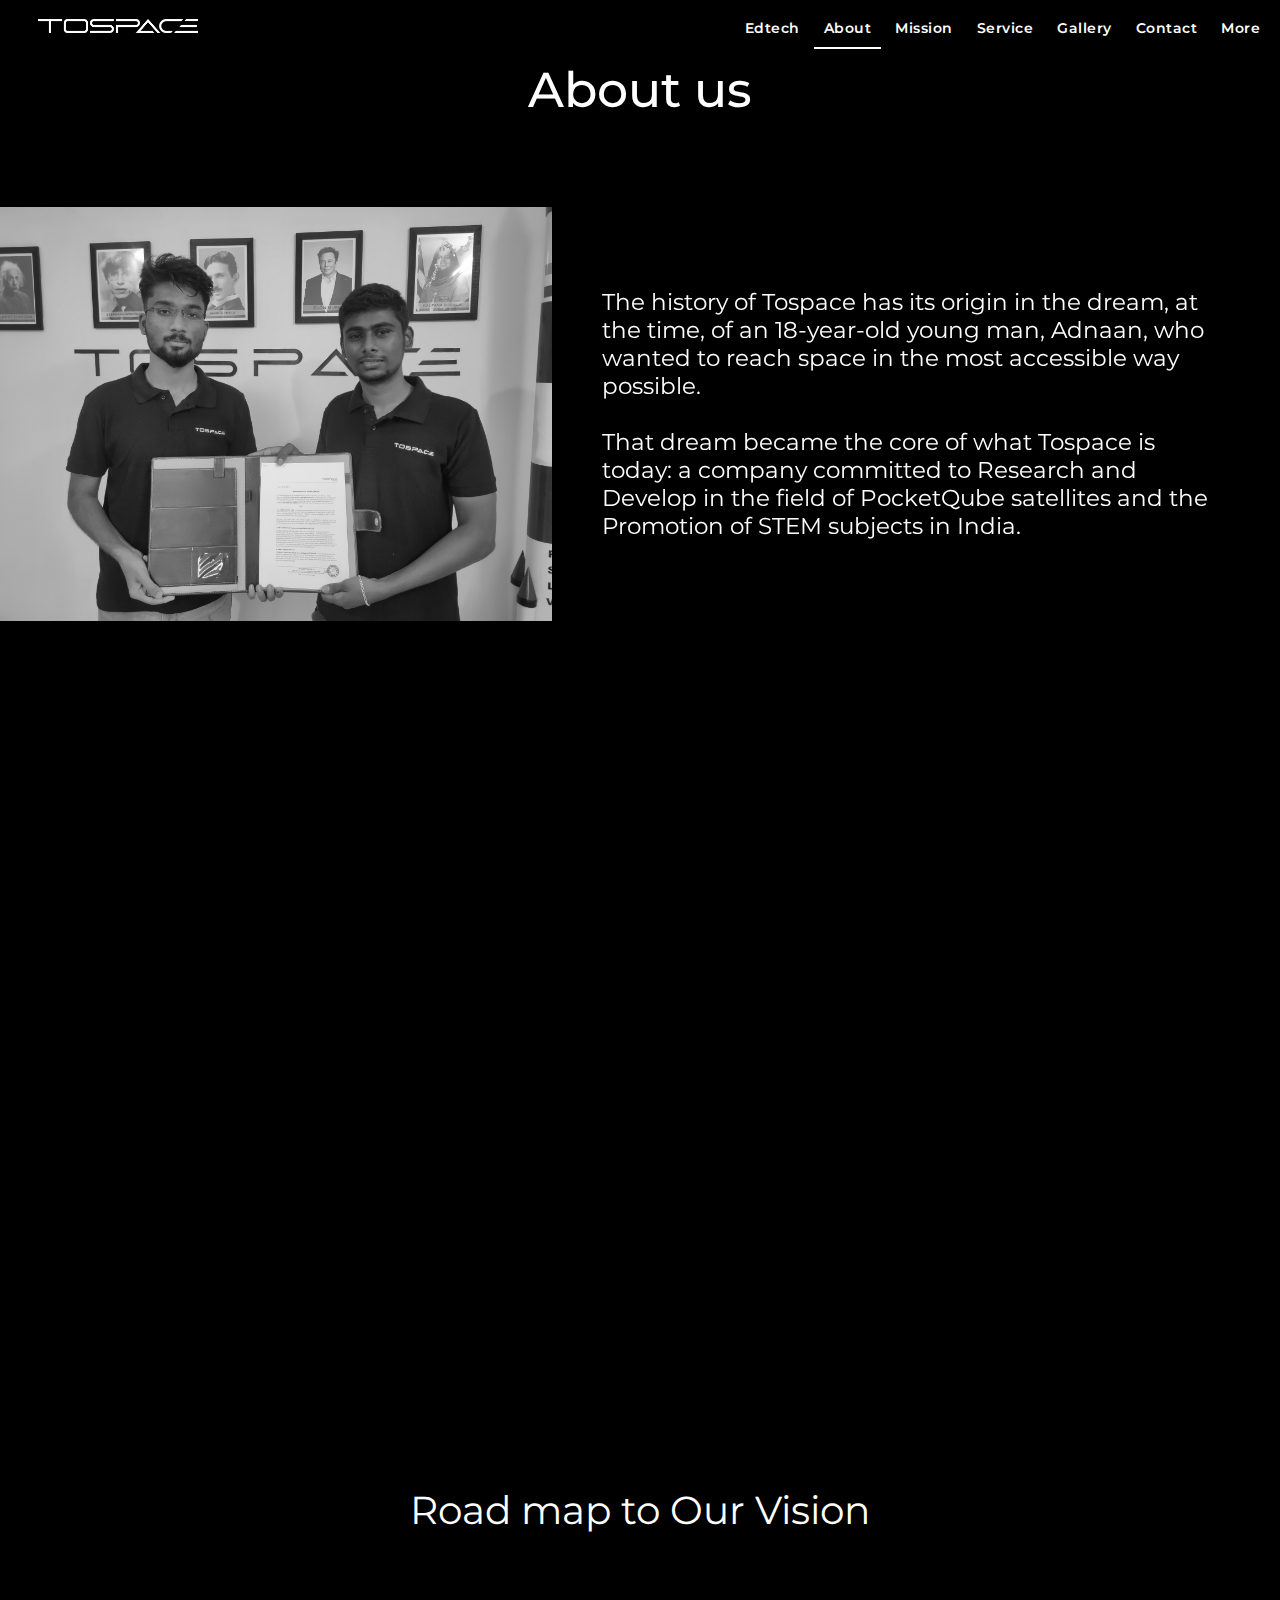
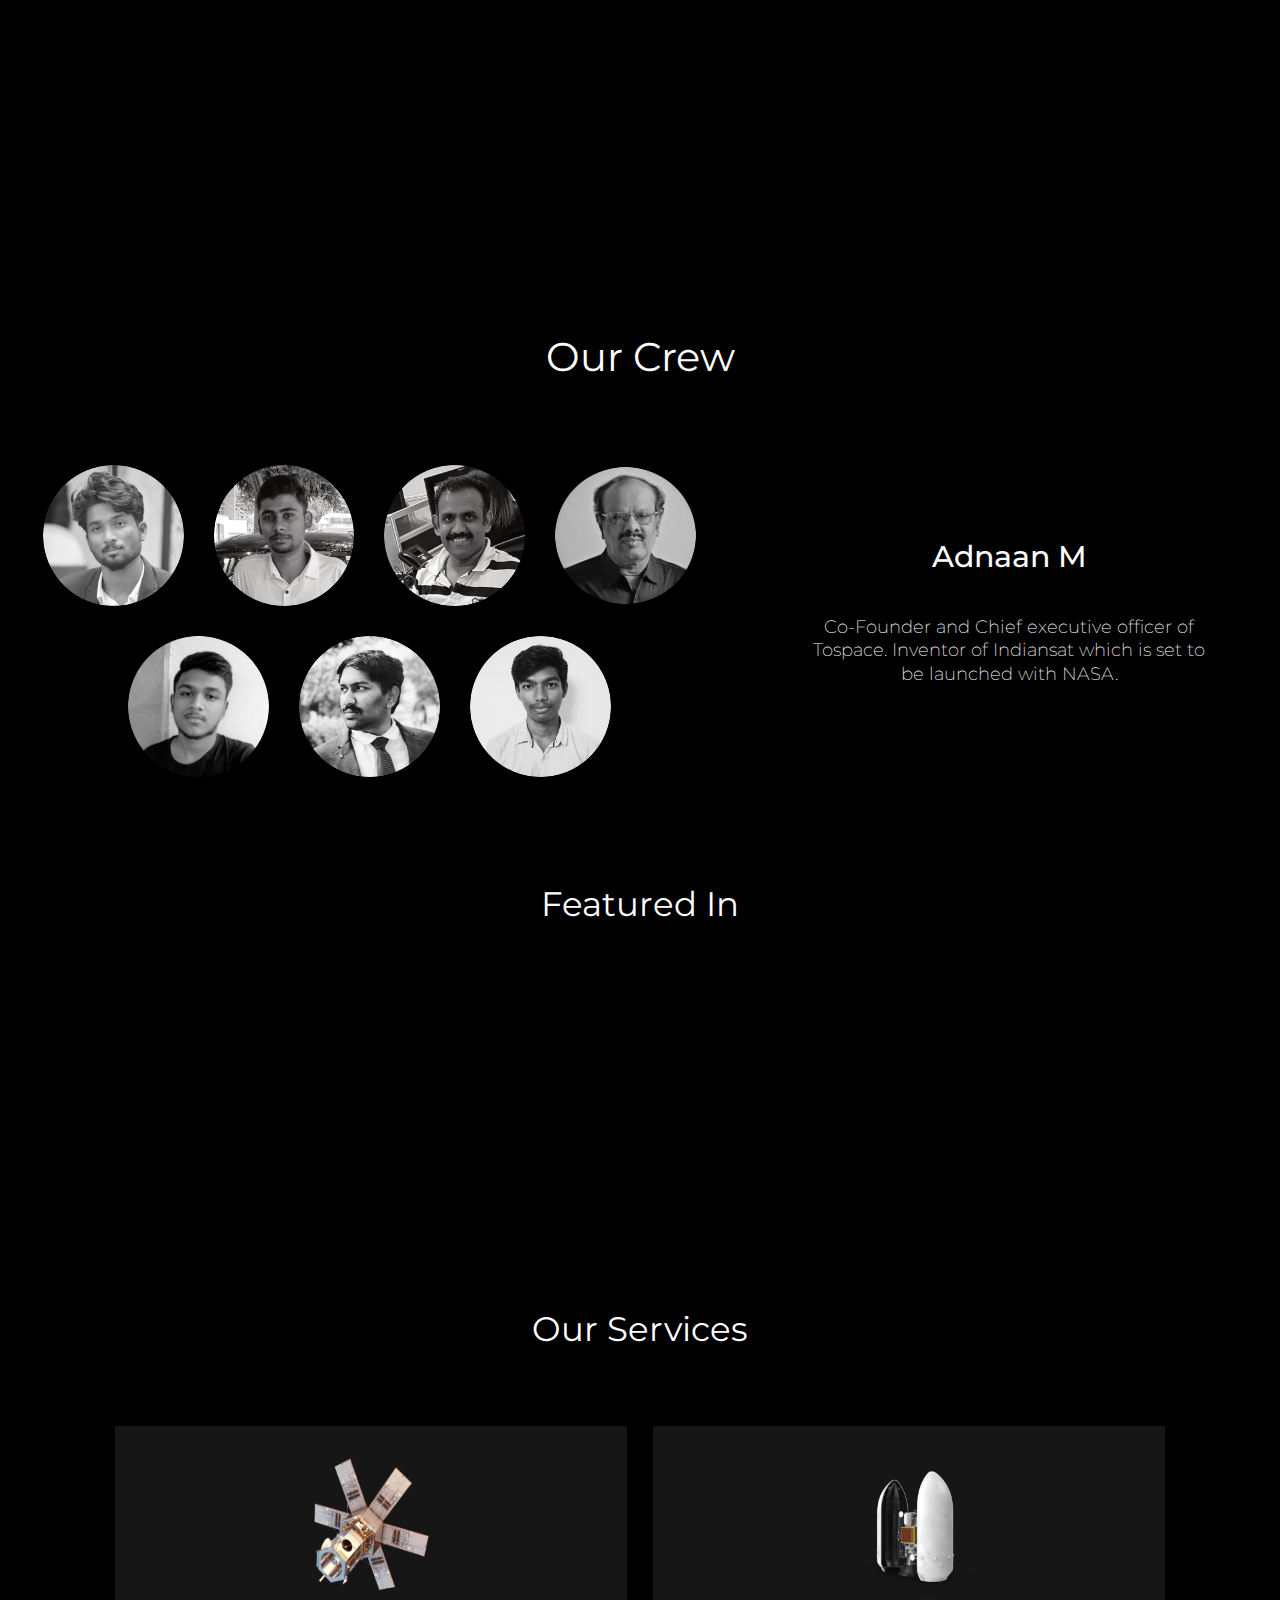
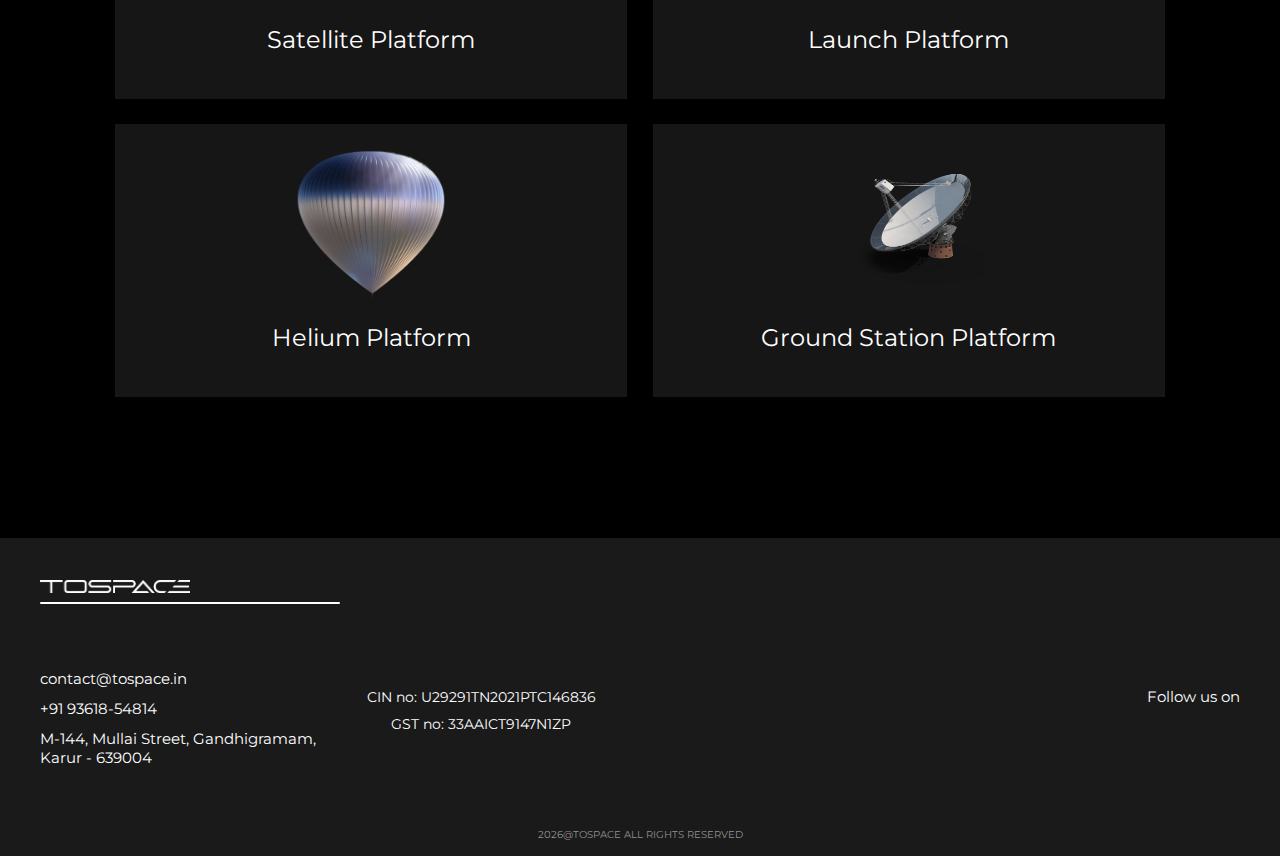
==== about.html @ c37cbba7 "Add files via upload" ====
<!DOCTYPE html>
<html lang="en">
  <head>
    <meta charset="UTF-8" />
    <link rel="canonical" href="https://tospace.in/" />
    <meta
      name="keywords"
      content="tospace, racetospace,to space,Tospace, TOSPACE, Indiansatv2,Indiansatv3, space, satellite, rocket,
                                    pocketQube, Entering the Orbit Soon,Satellite Platform,Launch Platform,Helium Balloon Platform,
                                    Ground Station Platform,"
    />
    <meta name="viewport" content="width=device-width, initial-scale=1.0" />
    <meta
      name="description"
      content="Tospace Pvt Ltd, A new space company for research, development and promotion of STEM subjects and Aerospace science in INDIA."
    />
    <meta property="og:type" content="website" />
    <meta property="og:title" content="Tosapce Pvt Ltd" />
    <meta property="og:url" content="https://tospace.in/" />
    <link
      rel="stylesheet"
      href="https://pro.fontawesome.com/releases/v6.0.0-beta3/css/all.css"
    />
    <link
      rel="stylesheet"
      href="https://fonts.googleapis.com/css?family=Montserrat"
    />
    <script src="https://ajax.googleapis.com/ajax/libs/jquery/3.6.0/jquery.min.js"></script>
    <link rel="stylesheet" href="css/Aboutstyle.css" />
    <link rel="stylesheet" href="css/preloader.css" />
    <link rel="stylesheet" href="css/contact.css" />
    <link rel="stylesheet" href="css/navbarstyle.css" />
    <link rel="stylesheet" href="css/footerstyle.css" />
    <link href="https://unpkg.com/aos@2.3.1/dist/aos.css" rel="stylesheet" />
    <link
      rel="shortcut icon"
      type="image/jpg"
      href="Images/Tospace Web Thumnail.png"
    />
    <title>ToSpace</title>
  </head>
  <body>
    <section id="loadingPage">
      <div id="preloader">
        <div id="spinner">
          <div class="preloader-orbit-loading">
            <div class="cssload-inner cssload-one"></div>
            <div class="cssload-inner cssload-two"></div>
            <div class="cssload-inner cssload-three"></div>
          </div>
          <div class="cssload-loading"><i></i><i></i><i></i><i></i></div>
        </div>
      </div>
    </section>
    <header>
      <nav class="Navbar">
        <button class="toSpacelogobtn" onclick="pageReload()">
          <img
            class="toSpaceLogo"
            src="Images/White TOSPACE.png"
            alt="Tospace"
          />
        </button>
        <div class="navlink topnav">
          <ul class="menu">
            <li>
              <a class="Edtech" href="http://edtech.tospace.in/">Edtech</a>
            </li>
            <li><a class="about" href="about">About</a></li>
            <li><a href="mission">Mission</a></li>
            <li><a href="service">Service</a></li>
            <li><a href="gallery">Gallery</a></li>
            <li><a id="contactPageNavigation">Contact</a></li>
            <li class="dropdown">
              <a
                >More
                <div class="more"></div
              ></a>
              <div class="dropdown-content">
                <a class="newsHoverBox" href="#">News</a>
                <div class="newsHoverBoxContent">
                  <p>Coming Soon..</p>
                </div>
                <a class="blogHoverBox" href="#">Blog</a>
                <div class="blogHoverBoxContent">
                  <p>Coming Soon..</p>
                </div>
                <a class="productHoverBox" href="#">Products</a>
                <div class="productHoverBoxContent">
                  <p>Coming Soon..</p>
                </div>
                <a href="investor">Investor</a>
              </div>
            </li>
          </ul>
        </div>
        <div class="menu-toggle"></div>
      </nav>
    </header>
    <div class="contactModelContents">
      <div class="contactPagecontainer">
        <div class="contactPageTop">
          <div class="contactPageTitle">Write to us, Here!</div>
          <div class="contactPageClose"><i class="fal fa-times fa-2x"></i></div>
        </div>
        <form class="contactForm" action="#" autocomplete="off">
          <input
            type="text"
            autocomplete="off"
            value=""
            name="name"
            class="contactFormInput1"
            placeholder="Name"
          />
          <input
            type="text"
            autocomplete="off"
            value=""
            name="designation"
            class="contactFormInput2"
            placeholder="Designation"
          />
          <input
            type="email"
            autocomplete="off"
            value=""
            name="email"
            class="contactFormInput3"
            placeholder="Email"
          />
          <input
            type="text"
            autocomplete="off"
            value=""
            name="department"
            class="contactFormInput4"
            placeholder="Department"
          />
          <input
            type="text"
            autocomplete="off"
            value=""
            name="phonenumber"
            class="contactFormInput5"
            placeholder="Phone Number"
          />
          <select
            type="text"
            value=""
            name="optionList"
            class="contactFormSelect"
          >
            <option
              type="radio"
              id="option"
              class="option0"
              value="SelectOptions"
            >
              Select..
            </option>
            <option
              type="radio"
              id="option"
              class="option1"
              value="Satellite Platform"
            >
              Satellite Platform
            </option>
            <option
              type="radio"
              id="option"
              class="option2"
              value="Launch Platform"
            >
              Launch Platform
            </option>
            <option
              type="radio"
              id="option"
              class="option3"
              value="Helium Balloon Platform"
            >
              Helium Balloon Platform
            </option>
            <option
              type="radio"
              id="option"
              class="option4"
              value="Ground Station Platform"
            >
              Ground Station Platform
            </option>
            <option
              type="radio"
              id="option"
              class="option5"
              value="Other Platform"
            >
              Other
            </option>
          </select>
          <textarea
            type="textarea"
            name="message"
            class="textarea"
            placeholder="Message"
          ></textarea>
          <div class="button-area">
            <button type="submit">Submit</button>
            <span></span>
          </div>
        </form>
      </div>
    </div>
    <div id="Aboutus_container">
      <p id="Aboutus_heading">About us</p>
      <div id="Adnaan_Imagepluscontent" data-aos="fade-right">
        <img
          id="Adnaan_Image"
          src="Images/IMG20220227154746.jpg"
          alt="Adnaan With Sat"
        />
        <div id="Adnaan_content">
          <p>
            The history of Tospace has its origin in the dream, at the time, of
            an 18-year-old young man, Adnaan, who wanted to reach space in the
            most accessible way possible. <br /><br />That dream became the core
            of what Tospace is today: a company committed to Research and
            Develop in the field of PocketQube satellites and the Promotion of
            STEM subjects in India.
          </p>
        </div>
      </div>
      <div id="Working-1_Imagepluscontent" data-aos="fade-left">
        <img id="Working-1_Image" src="Images/Working.jpg" alt="WorkingImage" />
        <div id="Working-1_content">
          <p>
            TThis milestone in the history of Tospace Pvt Ltd led the company to
            be established as a Limited Company in October 2021.
            <br /><br />Today, the Tospace team, made up of more than 10
            engineers, continues to grow, becoming a fundamental partner for
            those organizations and companies that want to improve their
            profitability.
          </p>
        </div>
      </div>
      <div id="Satellite-antennaImagepluscontent" data-aos="fade-right">
        <img
          id="Satellite-antenna_Image"
          src="Images/Mask_Group_9.png"
          alt="satellite_antenna"
        />
        <div id="Satellite-antenna_content">
          <p>
            Our primary research is towards pocketQube satellites and our vision
            is to make space affordable and accessible for everyone.
            <br /><br />We are offering satellite pocketQube's, (1P-6P), (1U-6U)
            building services, Launch services, Groundstation support and
            related services.
          </p>
        </div>
      </div>
    </div>

    <div id="timeline_container">
      <p id="Roadmap_heading">Road map to Our Vision</p>
      <img
        id="Timeline_Image"
        src="Images/Timeline Horizontal.png"
        alt="timeline-Image"
        data-aos="fade-right"
      />
      <img
        id="Timeline_Image_vertical"
        src="Images/Timeline Vertical.png"
        alt="timeline-Image"
        data-aos="fade-right"
      />
    </div>
    <div class="crewContainer">
      <p class="OurCrew_heading">Our Crew</p>
      <div class="crewContent">
        <div class="crewimages">
          <img
            src="Images/Profile pics web/Adnaan 1.png"
            alt="Adnaan"
            class="crewimage1"
          />
          <img
            src="Images/Profile pics web/Pradeep.png"
            alt="Pradeep"
            class="crewimage2"
          />
          <img
            src="Images/Profile pics web/Govind 2.png"
            alt="Govind"
            class="crewimage3"
          />
          <img
            src="Images/Profile pics web/Elangovan 1.png"
            alt="Elangovan "
            class="crewimage4"
          />
          <img
            src="Images/Profile pics web/Arwind Adithyan.png"
            alt="Arwind Adithyan"
            class="crewimage5"
          />
          <!-- <img
            src="Images/Profile pics web/Sriram.png"
            alt="Sriram"
            class="crewimage6"
          /> -->
          <img
            src="Images/Profile pics web/Gogeni Bargav.png"
            alt="Gogeni Bargav"
            class="crewimage7"
          />
          <img
            src="Images/Profile pics web/Rakesh.png"
            alt="Rakesh"
            class="crewimage8"
          />
          <!-- <img
            src="Images/Profile pics web/Manick.png"
            alt="Manick"
            class="crewimage9"
          />
          <img
            src="Images/Profile pics web/Sanjay.png"
            alt="Sanjay"
            class="crewimage10"
          /> -->
          <!-- <img
            src="Images/Profile pics web/Sanjay.png"
            alt="Prithiv SP"
            class="crewimage10"
          /> -->
          <!-- <img
            src="Images/Profile pics web/Prithiv.png"
            alt="Prithiv SP"
            class="crewimage11"
          /> -->
        </div>
        <div class="crewcontents">
          <div class="crewcontents1">
            <p>Adnaan M</p>
            <br /><br />
            <p>
              Co-Founder and Chief executive officer of Tospace. Inventor of
              Indiansat which is set to be launched with NASA.
            </p>
          </div>
          <div class="crewcontents2">
            <p>Pradeeprajan R</p>
            <br /><br />
            <p>
              Co-Founder and Chief Technology officer of Tospace. Working on the
              Technical Aspects of the Satellite and Other Projects.
            </p>
          </div>
          <div class="crewcontents3">
            <p>Govind R</p>
            <br /><br />
            <p>
              Director and chief operating officer of Tospace. More than 20
              years of professional experience in various industries like
              Printed Circuit board, Semiconductors, and Information technology
              consulting in Enterprise resource planning. Over the period of
              time, he has managed multiple global projects in various
              countries.
            </p>
          </div>
          <div class="crewcontents4">
            <p>Elangovan Rajagopalan</p>
            <br /><br />
            <p>
              Technical Advisor. Former ISRO Scientist ex – Colleague of Dr. APJ
              ABDUL KALAM with 42 years and 8 years of international experience
              in Aerospace Research &Development. (Vikram Sarabhai Space
              Center,ISRO) Marketing and Implementation of Satellite.
              Communication Projects. And Marketing in Middle East. And African
              Countries.
            </p>
          </div>
          <div class="crewcontents5">
            <p>Arwind Adithiyan K S</p>
            <br /><br />
            <p>
              Head of the Design and Marketing.Experience of 2 years in Graphic
              Designing.
            </p>
          </div>
          <div class="crewcontents6">
            <p>Sriram M</p>
            <br /><br />
            <p>
              Head of the Engineer. Professional Experience of 8 years in
              embedded systems. Specialized in Session board Controller and
              System on Modules.
            </p>
          </div>
          <div class="crewcontents7">
            <p>Bhargav Gogineni</p>
            <br /><br />
            <p>
              Satellite Communication Engineer. Expert in Drone area and LORA
              gateways.
            </p>
          </div>
          <div class="crewcontents8">
            <p>Rakesh</p>
            <br /><br />
            <p>
              Embedded Engineer 2 years of experience in Microcontroller and
              Microprocessor
            </p>
          </div>
          <!-- <div class="crewcontents9">
            <p>Manickavasagam</p>
            <br /><br />
            <p>
              Software Engineer 2 years of experience as a software engineer.
              Specialized in Server management.
            </p>
          </div> -->
          <!-- <div class="crewcontents10">
            <p>Sanjay</p>
            <br /><br />
            <p>
              Marketing and Management Two years of experience in SaaS
              marketing, Digital Marketing and Social Media Marketing.
            </p>
          </div> -->
          <!-- <div class="crewcontents10">
            <p>Prithiv</p>
            <br /><br />
            <p>
              Tech Itern at ToSpace who is capable of using HTML, CSS, JS, and
              his magical intelligence to bring life to our concepts.
            </p>
          </div> -->
        </div>
      </div>
    </div>
    <div class="crewmobileview">
      <ul class="ch-grid">
        <li>
          <div class="crewmobilecontainer crew-img-1">
            <div class="crew-info">
              <p>Adnaan M</p>
              <p>
                Co-Founder and Chief executive officer of Tospace. Inventor of
                Indiansat which is set to be launched with NASA.
              </p>
            </div>
          </div>
        </li>
        <li>
          <div class="crewmobilecontainer crew-img-2">
            <div class="crew-info">
              <p>Pradeeprajan R</p>
              <p>
                Co-Founder and Chief Technology officer of Tospace. Working on
                the Technical Aspects of the Satellite and Other Projects.
              </p>
            </div>
          </div>
        </li>
        <li>
          <div class="crewmobilecontainer crew-img-3">
            <div class="crew-info">
              <p>Govind R</p>
              <p>
                Director and chief operating officer of Tospace. More than 20
                years of professional experience in various industries like
                Printed Circuit board, Semiconductors, and Information
                technology consulting in Enterprise resource planning. Over the
                period of time, he has managed multiple global projects in
                various countries.
              </p>
            </div>
          </div>
        </li>
        <li>
          <div class="crewmobilecontainer crew-img-4">
            <div class="crew-info">
              <p>Elangovan<br />Rajagopalan</p>
              <p>
                Technical Advisor. Former ISRO Scientist ex – Colleague of Dr.
                APJ ABDUL KALAM with 42 years and 8 years of international
                experience in Aerospace Research &Development. (Vikram Sarabhai
                Space Center,ISRO) Marketing and Implementation of Satellite.
                Communication Projects. And Marketing in Middle East.<br />And
                African Countries.
              </p>
            </div>
          </div>
        </li>
        <li>
          <div class="crewmobilecontainer crew-img-5">
            <div class="crew-info">
              <p>Arwind Adithiyan K S</p>
              <p>
                Head of the Design and Marketing.Experience of 2 years in
                Graphic Designing.
              </p>
            </div>
          </div>
        </li>
        <li>
          <div class="crewmobilecontainer crew-img-6">
            <div class="crew-info">
              <p>Sriram M</p>
              <p>
                Head of the Engineer. Professional Experience of 8 years in
                embedded systems. Specialized in Session board Controller and
                System on Modules.
              </p>
            </div>
          </div>
        </li>
        <li>
          <div class="crewmobilecontainer crew-img-7">
            <div class="crew-info">
              <p>Bhargav Gogineni</p>
              <p>
                Satellite Communication Engineer. Expert in Drone area and LORA
                gateways.
              </p>
            </div>
          </div>
        </li>
        <li>
          <div class="crewmobilecontainer crew-img-8">
            <div class="crew-info">
              <p>Rakesh</p>
              <p>
                Embedded Engineer 2 years of experience in Microcontroller and
                Microprocessor
              </p>
            </div>
          </div>
        </li>
        <!-- <li>
          <div class="crewmobilecontainer crew-img-9">
            <div class="crew-info">
              <p>Manickavasagam</p>
              <p>
                Software Engineer 2 years of experience as a software engineer.
                Specialized in Server management.
              </p>
            </div>
          </div>
        </li> -->
        <!-- <li>
          <div class="crewmobilecontainer crew-img-10">
            <div class="crew-info">
              <p>Sanjay</p>
              <p>
                Marketing and Management Two years of experience in SaaS
                marketing, Digital Marketing and Social Media Marketing.
              </p>
            </div>
          </div>
        </li> -->
        <!-- <li>
          <div class="crewmobilecontainer crew-img-10">
            <div class="crew-info">
              <p>Prithiv SP</p>
              <p>
                Tech Itern at ToSpace who is capable of using HTML, CSS, JS, and
                his magical intelligence to bring life to our concepts.
              </p>
            </div>
          </div>
        </li> -->
      </ul>
    </div>

    <div class="Featured_headingpluslogos">
      <p class="Featured_In_heading">Featured In</p>
      <div class="FeaturedIn_Logos grid-featured" data-aos="fade-up">
        <div class="featured-in-image TOI">
          <img
            src="Images/Times of India.png"
            class="featured-in-img"
            id="Times-Of-India_Logo"
            alt="Times-Of-India_Image"
          />
        </div>
        <div class="featured-in-image DH">
          <img
            src="Images/Deccan Herald.png"
            class="featured-in-img"
            class="Deccan-Herald_Logo"
            alt="Deccan-Herald_Image"
          />
        </div>
        <div class="featured-in-image TH">
          <img
            src="Images/The Hindhu.png"
            class="featured-in-img"
            id="The-Hindhu_Logo"
            alt="The-Hindhu_Image"
          />
        </div>
        <div class="featured-in-image DNA">
          <img
            src="Images/DNA News Logo.png"
            class="featured-in-img"
            id="DNA-News_Logo"
            alt="DNA-News_Logo"
          />
        </div>
        <div class="featured-in-image BBC">
          <img
            src="Images/BBC Tamil.png"
            class="featured-in-img"
            id="BBC-Tamil_Logo"
            alt="BBC-Tamil_Logo"
          />
        </div>
      </div>
    </div>

    <div class="Platforms_container">
      <div>
        <p class="Platforms_heading">Our Services</p>
      </div>
      <div id="Platforms_container">
        <div
          class="Platforms"
          id="SatellitePlatformContent"
          onclick="SatellitePlatform()"
        >
          <img
            src="Images/Satellite About Us.png"
            id="SatellitePlatform_Logo"
            alt="SatellitePlatform_Logo"
          />
          <p>Satellite Platform</p>
        </div>

        <div
          class="Platforms"
          id="LaunchPlatformContent"
          onclick="LaunchPlatform()"
        >
          <img
            src="Images/Launch Platform.png"
            id="LaunchPlatform_Logo"
            alt="Launch Platform_Logo"
          />
          <p>Launch Platform</p>
        </div>

        <div
          class="Platforms"
          id="HeliumPlatformContent"
          onclick="HeliumPlatform()"
        >
          <img
            src="Images/Helium Launch - About us.png"
            id="HeliumPlatfrom_Logo"
            alt="Helium-Launch_Logo"
          />
          <p>Helium Platform</p>
        </div>

        <div
          class="Platforms"
          id="GroundStationPlatformContent"
          onclick="GroundStation()"
        >
          <img
            src="Images/Ground Station - About us.png"
            id="GroundStation_Logo"
            alt="GroundStation_Logo"
          />
          <p>Ground Station Platform</p>
        </div>
      </div>
    </div>
    <footer>
      <div class="downbox">
        <img
          class="toSpaceLogo_footer"
          src="Images/White TOSPACE.png"
          alt="Tospace"
        />
        <div class="toSpaceLogo_footer_line"></div>
        <div class="footer_contents">
          <div class="address_footer">
            <a href="mailto:contact@tospace.in"
              ><p class="address_footer-1">contact@tospace.in</p></a
            >
            <a href="tel:+91936185481"
              ><p class="address_footer-2">+91 93618-54814</p></a
            >
            <p class="address_footer-3">M-144, Mullai Street, Gandhigramam,</p>
            <p class="address_footer-4">Karur - 639004</p>
          </div>
          <div class="number_footer">
            <p class="number_footer-1">CIN no: U29291TN2021PTC146836</p>
            <p class="number_footer-2">GST no: 33AAICT9147N1ZP</p>
          </div>
          <div class="iframe_footer">
            <iframe
              src="https://www.linkedin.com/embed/feed/update/urn:li:share:6932563856799973376"
              height="200"
              width="450"
              frameborder="0"
              allowfullscreen=""
              title="Embedded post"
            ></iframe>
          </div>
          <div class="social_media_footer">
            <p>Follow us on</p>
            <a
              href="https://www.linkedin.com/company/tospace-pvt-ltd/?originalSubdomain=in"
              target="_blank"
              rel="noopener noreferrer"
              class="linkedin"
              ><i class="fab fa-linkedin-in fa-2x"></i
            ></a>
            <a
              href="https://twitter.com/ToSpacePvtLtd"
              target="_blank"
              rel="noopener noreferrer"
              class="twitter"
              ><i class="fab fa-twitter fa-2x"></i
            ></a>
            <a class="youtube"><i class="fab fa-youtube fa-2x"></i></a>
            <a
              href="https://www.instagram.com/tospace_pvt_ltd/?utm_medium=copy_link"
              target="_blank"
              rel="noopener noreferrer"
              class="instagram"
              ><i class="fab fa-instagram fa-2x"></i
            ></a>
            <a class="facebook"><i class="fab fa-facebook-f fa-2x"></i></a>
          </div>
        </div>
        <div class="copyrightText">
          <span id="copyright-year">2021</span>@TOSPACE ALL RIGHTS RESERVED
        </div>
      </div>
    </footer>
    <span id="moveToTop">
      <i class="fal fa-rocket-launch"></i>
    </span>
    <script type="text/javascript" src="js/jquery.min.js"></script>
    <script type="text/javascript" src="js/index.js"></script>
    <script src="https://unpkg.com/aos@2.3.1/dist/aos.js"></script>
    <script>
      AOS.init();
      AOS.init({
        offset: 200,
        duration: 600,
        easing: "ease-in-sine",
        delay: 0,
        once: true,
        disable: window.innerWidth < 768,
      });
    </script>
  </body>
</html>
---- css/Aboutstyle.css ----
@import url('https://fonts.googleapis.com/css2?family=Montserrat:ital,wght@0,100;0,200;0,300;0,400;0,500;0,600;0,700;0,800;0,900;1,100;1,200;1,300;1,400;1,500;1,600;1,700;1,800;1,900&display=swap');
:root{
    --font-size-1: calc(14px + (26 - 14) * ((100vw - 320px) / (1600 - 300)));
    --font-size-2: calc(12px + (26 - 14) * ((100vw - 320px) / (1600 - 300)));
    --font-size-3: calc(40px + (26 - 14) * ((100vw - 320px) / (1600 - 300)));
    --font-size-4: calc(30px + (26 - 14) * ((100vw - 320px) / (1600 - 300)));
    --font-size-5: calc(20px + (26 - 14) * ((100vw - 320px) / (1600 - 300)));
    --font-size-6: calc(15px + (26 - 14) * ((100vw - 320px) / (1600 - 300)));
    --font-size-7: calc(25px + (26 - 14) * ((100vw - 320px) / (1600 - 300)));
    --font-size-8: calc(20px + (26 - 14) * ((100vw - 320px) / (1600 - 300)));
}

* {
    margin: 0;
    padding: 0;
    -webkit-box-sizing: border-box;
    box-sizing: border-box;
}
::-webkit-scrollbar{
    width:5px;
}
::-webkit-scrollbar-track{
    background-color:black;
    border-radius:10px;
}
::-webkit-scrollbar-thumb{
    height:5px;
    background-color: white;
    border-radius:10px;
}
body {
    background-color: black;
    color: white;
    scroll-behavior: smooth;
    overflow-x: hidden !important;
}
div,h1,h2,h3,h4,h5,h6,button,input,select,textarea,span,strong{
    font-family: "Montserrat", sans-serif;
}

.menu a.about::after{
    width: 100%;
}

#Aboutus_container{
    position: relative;
    overflow: hidden;
}
#Aboutus_heading{
    padding-top: 60px;
    text-align: center;
    font-size:var(--font-size-3);
    font-weight : 500;
}   
#Adnaan_Imagepluscontent,#Satellite-antennaImagepluscontent,#Working-1_Imagepluscontent{
    display: -webkit-box;
    display: -ms-flexbox;
    display: flex;
    color: white;
    -webkit-box-pack: justify;
        -ms-flex-pack: justify;
            justify-content: space-between;
    width: 100%;
    -webkit-box-align: center;
        -ms-flex-align: center;
            align-items: center;
    -webkit-box-orient: horizontal;
    -webkit-box-direction: normal;
        -ms-flex-direction: row;
            flex-direction: row;
    padding-bottom: 5%;
    padding-top: 3%;

}
#Satellite-antennaImagepluscontent,#Working-1_Imagepluscontent{
    padding-bottom:2%;
    padding-top: 0px;
}
#Adnaan_content,#Satellite-antenna_content{
    margin-right: 50px;
}

#Working-1_content{
    padding-left: 50px;
}
#Adnaan_content,#Satellite-antenna_content,#Working-1_content{
    font-size:var(--font-size-1);
}
#Adnaan_Image,#Satellite-antenna_Image,#Working-1_Image{
    width:47%;
    height:auto;
    padding: 50px;
    -webkit-filter: grayscale(100%);
            filter: grayscale(100%);
} 
#Adnaan_Image,#Satellite-antenna_Image{ 
    padding-left: 0px;
} 
#Working-1_Image{
    padding-right: 0px;
    
}
#Working-1_Imagepluscontent{
    -webkit-box-orient: horizontal;
    -webkit-box-direction: reverse;
        -ms-flex-direction: row-reverse;
            flex-direction: row-reverse;
    padding-bottom: 1%;
    padding-top: 1%;
}


#Roadmap_heading{
    text-align: center;
    font-size:var(--font-size-4);
    margin-top:5%; 
}

#Timeline_Image,#Timeline_Image_vertical{
    width: 100%;
    height: 100%;
    padding: 20%;
    padding-top: 8%;
    padding-bottom: 8%;
}
#Timeline_Image_vertical{
    display: none;
}

.crewContent{
    display: -webkit-box;
    display: -ms-flexbox;
    display: flex;
    -ms-flex-wrap: wrap;
        flex-wrap: wrap;
    -webkit-box-align: center;
        -ms-flex-align: center;
            align-items: center;
    -webkit-box-pack: space-around;
        -ms-flex-pack: space-around;
            justify-content: space-around;
    max-width: 100%;
}
.OurCrew_heading{
    text-align: center;
    font-size:40px;
    margin-bottom: 5%;
}

.crewimages{
    max-width: 57%;
    display: -webkit-box;
    display: -ms-flexbox;
    display: flex;
    -webkit-box-align: center;
        -ms-flex-align: center;
            align-items: center;
    -webkit-box-pack: center;
        -ms-flex-pack: center;
            justify-content: center;
    -ms-flex-wrap: wrap;
        flex-wrap: wrap;
}
.crewcontents{
    max-width: 40%;
    font-size: 15px;
    margin:10px;
    padding:80px 20px ;
    margin-bottom: 20px;
}

.crewimages img:nth-child(n){
    height: auto;
    width: 11vw;
    border-radius: 50%;
    cursor: pointer;
    margin: 15px;
}

.crewimages img:nth-child(n):hover{
    border: 3px solid white;
}

.crewcontents div:nth-child(n){
    display: none;
    margin:10px;
    line-height: 1.3em;
    font-weight: 200;
    text-align: center;
    font-size: 18px;
}
.crewimage7{
    -webkit-filter:grayscale(100%);
    filter:grayscale(100%);
}

.crewcontents p:nth-child(1){
    font-weight: 500;
    text-align: center;
    font-size:30px;
}

.crewcontents p:nth-child(n){
    margin:0px 20px;
}

.crewmobileview{
    display: none;
}
.Featured_In_heading{
    text-align: center;
    font-size:var(--font-size-7);
    padding: 2%;
    margin-top:5%;
}

.Featured_headingpluslogos{
    margin:25px 20px;
    text-align:center;
}

.grid-featured{
    display: -ms-grid;
    display: grid;
    grid-auto-columns: 1fr;
    -ms-grid-columns: 1fr 1fr;
    grid-template-columns: 1fr 1fr;
    -ms-grid-rows: auto auto;
    grid-template-rows: auto auto;
    grid-row-gap: 30px;
}

.FeaturedIn_Logos{
    justify-items: center;
    -webkit-box-align: center;
    -ms-flex-align: center;
    align-items: center;
    -ms-flex-line-pack: center;
    align-content: center;
    -ms-grid-columns: 1fr 1fr 1fr;
    grid-template-columns: 1fr 1fr 1fr;
    -ms-grid-rows: auto;
    grid-template-rows: auto;
    margin:0px 60px;
    padding:50px 0;
}
.featured-in-img{
    width:auto;
}
#DNA-News_Logo,#BBC-Tamil_Logo{
    margin-left:100%;
}
.featured-in-image img{
    border: 0;
    max-width: 100%;
    vertical-align: middle;
    display: inline-block;
}
.featured-in-image > img{
    -o-object-fit: cover;
       object-fit: cover;
    width:15vw;
    height: 100%;
    display: inline-block;
}
.DH > img{
    width:10vw;
 }
.TOI > img{
    width:16vw;
}
.BBC > img{
    width:13vw;
}

.Featured_headingpluslogos img{
    -webkit-filter: grayscale(100%);
            filter: grayscale(100%);
}
.Featured_headingpluslogos img:hover {
    -webkit-filter: grayscale(0%);
            filter: grayscale(0%);
    -webkit-transition: .2s ease;
    -o-transition: .2s ease;
    transition: .2s ease;
}





#SatellitePlatform_Logo,#HeliumPlatfrom_Logo,#LaunchPlatform_Logo,#GroundStation_Logo{
    height: 150px;
    width: 150px;
}


.Platforms_heading{
    text-align: center;
    font-size:var(--font-size-7);
    margin-top: 1%;
    margin-bottom: 5%;
}
#Platforms_container{
    display: -webkit-box;
    display: -ms-flexbox;
    display: flex;
    -ms-flex-wrap: wrap;
        flex-wrap: wrap;
    max-width: 100%;
    min-width: 200px;
    height: auto;
    text-align: center;
    margin-top:5%;
    margin-bottom:10%;
    -webkit-box-align: center;
        -ms-flex-align: center;
            align-items: center;
    -webkit-box-pack: center;
        -ms-flex-pack: center;
            justify-content: center;
}

#HeliumPlatformContent p,#LaunchPlatformContent p,#SatellitePlatformContent p, #GroundStationPlatformContent p{
    padding:20px 10px;
    font-size:var(--font-size-6);
}

#SatellitePlatformContent,#LaunchPlatformContent,#HeliumPlatformContent,#GroundStationPlatformContent{
    background-color: #161616;
    height:25%;
    width:40%;
    cursor: pointer;
    margin:1%;
    padding:25px;
}


.Platforms:hover > img{
    -webkit-transition:.3s ease;
    -o-transition:.3s ease;
    transition:.3s ease;
    z-index: 1;
    -webkit-transform: scale(1.25);
        -ms-transform: scale(1.25);
            transform: scale(1.25);
}


@media screen and (max-width:1000px){
    .crewContent{
        display:none;
    }
    .crewmobileview{
        width:100%;
        height:100%;
        display: inline-block;
    }
    .ch-grid {
        margin: 20px 0 0 0;
        padding: 0 30px;
        list-style: none;
        display: block;
        text-align: center;
        width: 100%;
    }

    .ch-grid:after,
    .ch-item:before {
        content: '';
        display: table;
    }

    .ch-grid:after {
        clear: both;
    }

    .ch-grid li {
        width: 250px;
        height: 250px;
        display: inline-block;
        margin-top:20px;
        padding:10px;
    }
    .crewmobilecontainer {
        width: 100%;
        height: 100%;
        border-radius: 50%;
        overflow: hidden;
        position: relative;
        cursor: pointer;
        -webkit-box-shadow: 
            inset 0 0 0 10px rgba(255,255,255,0.6),
            0 1px 2px rgba(0,0,0,0.1);
                box-shadow: 
            inset 0 0 0 10px rgba(255,255,255,0.6),
            0 1px 2px rgba(0,0,0,0.1);
        -webkit-transition: all 0.4s  cubic-bezier(0.33, 0.16, 0.43, 1.28);
        -o-transition: all 0.4s  cubic-bezier(0.33, 0.16, 0.43, 1.28);
        transition: all 0.4s  cubic-bezier(0.33, 0.16, 0.43, 1.28);
    }

    .crew-img-1 { 
        background: url("../Images/Profile pics web/Adnaan 1.png");
    }
    .crew-img-2 { 
        background: url("../Images/Profile pics web/Pradeep.png");
    }
    .crew-img-3 { 
        background: url("../Images/Profile pics web/Govind 2.png");
    } 
    .crew-img-4 { 
        background: url("../Images/Profile pics web/Elangovan 1.png");
    }
    .crew-img-5 { 
        background: url("../Images/Profile pics web/Arwind Adithyan.png");
    }
    .crew-img-6 { 
        background: url("../Images/Profile pics web/Sriram.png");
    } 
    .crew-img-7 { 
        background: url("../Images/Profile pics web/Gogeni Bargav.png");
        -webkit-filter:grayscale(100%);
        filter:grayscale(100%);
    }
    .crew-img-8 {
        background: url("../Images/Profile pics web/Rakesh.png");
    } 
    .crew-img-9 { 
        background: url("../Images/Profile pics web/Manick.png");
    } 
    .crew-img-10 { 
        background: url("../Images/Profile pics web/Sanjay.png");
    } 

    .crewmobilecontainer:nth-child(n){
        background-repeat:  no-repeat;
        background-size:250px;
    }

    .crew-info {
        position: absolute;
        background: rgba(0,0,0,0.7);
        width: inherit;
        height: inherit;
        border-radius: 50%;
        overflow: hidden;
        opacity: 0;
        -webkit-transition: all 0.4s cubic-bezier(0.33, 0.16, 0.43, 1.28);
        -o-transition: all 0.4s cubic-bezier(0.33, 0.16, 0.43, 1.28);
        transition: all 0.4s cubic-bezier(0.33, 0.16, 0.43, 1.28);
        -webkit-transform: scale(0);
            -ms-transform: scale(0);
                transform: scale(0);
        display: -webkit-box;
        display: -ms-flexbox;
        display: flex;
        -webkit-box-align: center;
            -ms-flex-align: center;
                align-items: center;
        -webkit-box-pack: center;
            -ms-flex-pack: center;
                justify-content: center;
        -webkit-box-orient: vertical;
        -webkit-box-direction: normal;
            -ms-flex-direction: column;
                flex-direction: column;
    }
    .crew-info p:nth-child(1) {
        font-size: 15px;
        font-weight: bold;
    }
    .crew-info p {
        color: #fff;
        padding: 10px 5px;
        margin: 0 20px;
        font-size: 10px;
        opacity: 0;
        -webkit-transition:all 0.4s cubic-bezier(0.33, 0.16, 0.43, 1.28);
        -o-transition:all 0.4s cubic-bezier(0.33, 0.16, 0.43, 1.28);
        transition:all 0.4s cubic-bezier(0.33, 0.16, 0.43, 1.28);
        line-height: 1.3em;
        text-align: center;
    }
    .crewmobilecontainer:hover  .crew-info{
        -webkit-box-shadow: 
            inset 0 0 0 3px white;
                box-shadow: 
            inset 0 0 0 3px white;
    }
    .crewmobilecontainer:hover {
        -webkit-box-shadow: 
            inset 0 0 0 1px rgba(255,255,255,0.1),
            0 1px 2px rgba(0,0,0,0.1);
                box-shadow: 
            inset 0 0 0 1px rgba(255,255,255,0.1),
            0 1px 2px rgba(0,0,0,0.1);
    }


    .crewmobilecontainer:hover .crew-info {
        -webkit-transform: scale(1);
            -ms-transform: scale(1);
                transform: scale(1);
        opacity: 1;
    }


    .crewmobilecontainer:hover .crew-info p {
        opacity: 1;
    }

}
@media screen and (max-width: 768px){
    #Adnaan_content,#Satellite-antenna_content,#Working-1_content{
        font-size:var(--font-size-1);
    }
    #Adnaan_Imagepluscontent,#Satellite-antennaImagepluscontent,#Working-1_Imagepluscontent{
        -webkit-box-orient:vertical;
        -webkit-box-direction:normal;
            -ms-flex-direction:column;
                flex-direction:column;
        padding-left:12%;
        padding-right:12%;
    }
    #Adnaan_Image,#Satellite-antenna_Image,#Working-1_Image{
        width:100%;
        padding-bottom: 20px;
        padding-right: 0;
        padding-top:20px;
        margin:0 auto;
    }
    #Adnaan_content,#Satellite-antenna_content{
        margin-right: 0;
    }
    #Working-1_content{
        padding-left:0px;
    }
    #Working-1_Image{
        padding-top:20px;
        padding-bottom:20px;
        padding-left:0;
    }
    #Adnaan_Imagepluscontent,#Working-1_Imagepluscontent{
        padding-bottom:3%;
    }
    #Timeline_Image{
        display: none;
    }
    #Timeline_Image_vertical{
       display:block;
    }



    #HeliumPlatformContent p,#LaunchPlatformContent p,#SatellitePlatformContent p, #GroundStationPlatformContent p{
        font-size:var(--font-size-2);
    }
    #SatellitePlatform_Logo,#HeliumPlatfrom_Logo,#LaunchPlatform_Logo,#GroundStation_Logo{
        height: 130px;
        width: 130px;
    }

    .featured-in-image > img{
    -o-object-fit: cover;
       object-fit: cover;
    width:14vw;
    height: 100%;
    display: inline-block;
    }
    .DH > img{
        width:9vw;
     }
    .TOI > img{
        width:15vw;
    }
    .BBC > img{
        width:12vw;
    }
    .FeaturedIn_Logos {
        margin: 0px 50px
    }
    .ch-grid li {
        width: 250px;
        height: 250px;
    }
    li:nth-child(odd){
        padding-right:10px;
    }
    li:nth-child(even){
        padding-left:10px;
    }
    .crewmobilecontainer:nth-child(n){
        background-size:250px;        
    }
    .ch-grid {
        padding: 0 20px;
    }
}

@media screen and (max-width:670px){

    #Platforms_container{
        -webkit-box-orient: vertical;
        -webkit-box-direction: normal;
            -ms-flex-direction: column;
                flex-direction: column;
       
    }
    #SatellitePlatform_Logo,#HeliumPlatfrom_Logo,#LaunchPlatform_Logo,#GroundStation_Logo{
        height: 140px;
        width: 140px;
    }
    #HeliumPlatformContent p,#LaunchPlatformContent p,#SatellitePlatformContent p, #GroundStationPlatformContent p{
        font-size:var(--font-size-8);
    }
    #SatellitePlatformContent,#LaunchPlatformContent,#HeliumPlatformContent,#GroundStationPlatformContent{
        margin-top:5%;
        height:25%;
        width:80%; 
    }
    
}

@media screen and (max-width:500px){
    #Adnaan_content,#Satellite-antenna_content,#Working-1_content{
        font-size:var(--font-size-2);
    }   
    #Adnaan_Imagepluscontent,#Satellite-antennaImagepluscontent,#Working-1_Imagepluscontent{
        -webkit-box-orient:vertical;
        -webkit-box-direction:normal;
            -ms-flex-direction:column;
                flex-direction:column;
        padding-left:10%;
        padding-right:10%;
    }
    #Roadmap_heading{
        font-size:var(--font-size-5);
    }

    #SatellitePlatform_Logo,#HeliumPlatfrom_Logo,#LaunchPlatform_Logo,#GroundStation_Logo{
        height: 120px;
        width: 120px;
    }

    .ch-grid li {
        width: 300px;
        height: 300px;
        padding: 0px;
    }
    .crewmobilecontainer:nth-child(n){
        background-size:300px;        
    }
    .ch-grid {
        padding: 10px;
    }
    .crew-img-4 p:nth-child(1){
        font-size:20px;
    }
    .crew-info p{
        margin: 0 25px;
        font-size: 12px;
    }
    #HeliumPlatformContent p,#LaunchPlatformContent p,#SatellitePlatformContent p, #GroundStationPlatformContent p{
        font-size:var(--font-size-8);
    }
    #GroundStation_Logo {
        height: 150px;
        width: 150px;
    }
    .featured-in-image > img{
    -o-object-fit: cover;
       object-fit: cover;
    width:13vw;
    height: 100%;
    display: inline-block;
    }
    .DH > img{
        width:8vw;
     }
    .TOI > img{
        width:14vw;
    }
    .BBC > img{
        width:11vw;
    }
    .FeaturedIn_Logos {
        margin: 0px 30px;
        padding: 20px 0;
    }
}

@media screen and (max-width:310px){
    .ch-grid li {
        width: 250px;
        height: 250px;
        padding: 0px;
    }
    .crewmobilecontainer:nth-child(n){
        background-size:250px;
    }
}
---- css/preloader.css ----
#preloader {
    position: fixed;
    top: 0;
    left: 0;
    width: 100%;
    height: 100%;
  	background-color: #fff;
    z-index: 9999;
}
#spinner {
    display: block;
    position: relative;
    left: 46%;
    top: 46%;
  	width: 70px;
  	height: 70px;
}

.preloader-orbit-loading {
	position: relative;
	left: calc(50% - 31px);
	width: 62px;
	height: 62px;
	border-radius: 50%;
		-o-border-radius: 50%;
		-ms-border-radius: 50%;
		-webkit-border-radius: 50%;
		-moz-border-radius: 50%;
	-webkit-perspective: 780px;
	        perspective: 780px;
}

.preloader-orbit-loading .cssload-inner {
	position: absolute;
	width: 100%;
	height: 100%;
	box-sizing: border-box;
		-o-box-sizing: border-box;
		-ms-box-sizing: border-box;
		-webkit-box-sizing: border-box;
		-moz-box-sizing: border-box;
	border-radius: 50%;
		-o-border-radius: 50%;
		-ms-border-radius: 50%;
		-webkit-border-radius: 50%;
		-moz-border-radius: 50%;	
}

.preloader-orbit-loading .cssload-inner.cssload-one {
	left: 0%;
	top: 0%;
	animation: cssload-rotate-one 1.15s linear infinite;
		-o-animation: cssload-rotate-one 1.15s linear infinite;
		-ms-animation: cssload-rotate-one 1.15s linear infinite;
		-webkit-animation: cssload-rotate-one 1.15s linear infinite;
		-moz-animation: cssload-rotate-one 1.15s linear infinite;
	border-bottom: 3px solid rgb(0,0,0);
}

.preloader-orbit-loading .cssload-inner.cssload-two {
	right: 0%;
	top: 0%;
	animation: cssload-rotate-two 1.15s linear infinite;
		-o-animation: cssload-rotate-two 1.15s linear infinite;
		-ms-animation: cssload-rotate-two 1.15s linear infinite;
		-webkit-animation: cssload-rotate-two 1.15s linear infinite;
		-moz-animation: cssload-rotate-two 1.15s linear infinite;
	border-right: 3px solid rgb(0,0,0);
}

.preloader-orbit-loading .cssload-inner.cssload-three {
	right: 0%;
	bottom: 0%;
	animation: cssload-rotate-three 1.15s linear infinite;
		-o-animation: cssload-rotate-three 1.15s linear infinite;
		-ms-animation: cssload-rotate-three 1.15s linear infinite;
		-webkit-animation: cssload-rotate-three 1.15s linear infinite;
		-moz-animation: cssload-rotate-three 1.15s linear infinite;
	border-top: 3px solid rgb(0,0,0);
}
#loadingPage{
	display:block;
}
@keyframes cssload-rotate-one {
	0% {
		-webkit-transform: rotateX(35deg) rotateY(-45deg) rotateZ(0deg);
		        transform: rotateX(35deg) rotateY(-45deg) rotateZ(0deg);
	}
	100% {
		-webkit-transform: rotateX(35deg) rotateY(-45deg) rotateZ(360deg);
		        transform: rotateX(35deg) rotateY(-45deg) rotateZ(360deg);
	}
}

@-webkit-keyframes cssload-rotate-one {
	0% {
		-webkit-transform: rotateX(35deg) rotateY(-45deg) rotateZ(0deg);
	}
	100% {
		-webkit-transform: rotateX(35deg) rotateY(-45deg) rotateZ(360deg);
	}
}

@keyframes cssload-rotate-two {
	0% {
		-webkit-transform: rotateX(50deg) rotateY(10deg) rotateZ(0deg);
		        transform: rotateX(50deg) rotateY(10deg) rotateZ(0deg);
	}
	100% {
		-webkit-transform: rotateX(50deg) rotateY(10deg) rotateZ(360deg);
		        transform: rotateX(50deg) rotateY(10deg) rotateZ(360deg);
	}
}

@-webkit-keyframes cssload-rotate-two {
	0% {
		-webkit-transform: rotateX(50deg) rotateY(10deg) rotateZ(0deg);
	}
	100% {
		-webkit-transform: rotateX(50deg) rotateY(10deg) rotateZ(360deg);
	}
}

@keyframes cssload-rotate-three {
	0% {
		-webkit-transform: rotateX(35deg) rotateY(55deg) rotateZ(0deg);
		        transform: rotateX(35deg) rotateY(55deg) rotateZ(0deg);
	}
	100% {
		-webkit-transform: rotateX(35deg) rotateY(55deg) rotateZ(360deg);
		        transform: rotateX(35deg) rotateY(55deg) rotateZ(360deg);
	}
}

@-webkit-keyframes cssload-rotate-three {
	0% {
		-webkit-transform: rotateX(35deg) rotateY(55deg) rotateZ(0deg);
	}
	100% {
		-webkit-transform: rotateX(35deg) rotateY(55deg) rotateZ(360deg);
	}
}
---- css/contact.css ----
@import url('https://fonts.googleapis.com/css2?family=Montserrat:ital,wght@0,100;0,200;0,300;0,400;0,500;0,600;0,700;0,800;0,900;1,100;1,200;1,300;1,400;1,500;1,600;1,700;1,800;1,900&display=swap');
:root{
  --font-size-contact-1: calc(8px + (26 - 14) * ((100vw - 320px) / (1600 - 300)));
  --font-size-contact-2: calc(11px + (26 - 14) * ((100vw - 320px) / (1600 - 300)));
  --font-size-contact-3: calc(15px + (26 - 14) * ((100vw - 320px) / (1600 - 300)));

}

.contactModelContents{
  width: 100%;
  height: 100%;
  background-color:rgba(0,0,0,0.8);
  display:-webkit-box;
  display:-ms-flexbox;
  display:flex;
  -webkit-box-pack:center;
      -ms-flex-pack:center;
          justify-content:center;
  -webkit-box-align: center;
      -ms-flex-align: center;
          align-items: center;
  z-index: 10000;
  display: none;
  position: fixed;
  left: 0;
  top: 0;
  right: 0;
  bottom: 0;
}

.contactPagecontainer{
  background: rgb(38,38,38);
  background: -o-linear-gradient(55deg, rgba(38,38,38,1) 0%, rgba(0,0,0,1) 50%, rgba(38,38,38,1) 100%);
  background: linear-gradient(35deg, rgba(38,38,38,1) 0%, rgba(0,0,0,1) 50%, rgba(38,38,38,1) 100%);
  width: 80%;
  border-radius: 20px;
  padding: 25px 40px 25px 40px;
}

.contactPageTop{
  display: -webkit-box;
  display: -ms-flexbox;
  display: flex;
  -webkit-box-align: center;
      -ms-flex-align: center;
          align-items: center;
  -webkit-box-pack: justify;
      -ms-flex-pack: justify;
          justify-content: space-between;
  
}
.contactPageTitle{
  padding-left: 5%;
  font-size: 3.5vw;
}
.contactPageClose,input.Submit,select,option{
  cursor: pointer;
}
.contactForm{   
  display: -webkit-box;   
  display: -ms-flexbox;   
  display: flex;
  -ms-flex-wrap: wrap;
      flex-wrap: wrap;
  width: 100%;
}
.contactForm input,select,textarea{
  width:40%;
  margin: 2% 5% 2% 5%;
  height:40px;
  outline: none;
}
::-webkit-input-placeholder{
  color:white;
}
::-moz-placeholder{
  color:white;
}
:-ms-input-placeholder{
  color:white;
}
::-ms-input-placeholder{
  color:white;
}
::placeholder{
  color:white;
}
.contactPagecontainer input[type="text"],input[type="tel"],
input[type="email"],select,
textarea[type="textarea"]{
  background: transparent;
  border-color: rgb(226, 226, 226);
  border-style: solid;
  border-width:thin;
  padding:10px;
  font-size: var(--font-size-contact-1);
  color: white;
  border-radius: 5px;
}
button[type="submit"] {
  background: transparent;
  border-color: rgb(226, 226, 226);
  border-style: solid;
  border-width:thin;
  padding:5px;
  font-size: 15px;
  color: white;
  border-radius: 5px;
  font-size: var(--font-size-contact-1);
}

select{
  color:#657575;
  background: transparent;
  border-color: rgb(226, 226, 226);  
  border-style: solid;
  padding-left: 7px !important;
  padding: 0;
}

#option{
  background-color:rgb(38,38,38);
  color: white;
}
.contactFormSelect{
  color:white;
}

textarea{
  width: 100% !important;
  height: 80px;
}

form .button-area{
  display: -webkit-box;
  display: -ms-flexbox;
  display: flex;
  -webkit-box-align: center;
      -ms-flex-align: center;
          align-items: center;
  margin: 2% 5% 2% 5%;
}
.button-area button{
  color: #fff;
  outline: none;
  font-size: var(--font-size-contact-1);
  cursor: pointer;
  border-radius: 5px;
  display:-webkit-box;
  display:-ms-flexbox;
  display:flex;
  -webkit-box-align: center;
      -ms-flex-align: center;
          align-items: center;
  -webkit-box-pack:center;
      -ms-flex-pack:center;
          justify-content:center;
  width: 120px;
  height: 35px;
  background: transparent;
  border-color: rgb(226, 226, 226);  
}
.button-area button:hover{
  background: -o-linear-gradient(left, rgba(38,38,38,1) 0%, rgba(0,0,0,1) 50%, rgba(38,38,38,1) 100%);
  background: -webkit-gradient(linear, left top, right top, from(rgba(38,38,38,1)), color-stop(50%, rgba(0,0,0,1)), to(rgba(38,38,38,1)));
  background: linear-gradient(90deg, rgba(38,38,38,1) 0%, rgba(0,0,0,1) 50%, rgba(38,38,38,1) 100%);
  -webkit-transition: all .2s ease-in;
  -o-transition: all .2s ease-in;
  transition: all .2s ease-in;
  color:white;
}
.button-area span{
  font-size: 16px;
  margin-left: 30px;
  display: none;
}

@media screen and (max-width:500px){
  .contactForm{
    -webkit-box-orient: vertical;
    -webkit-box-direction: normal;
        -ms-flex-direction: column;
            flex-direction: column;
    width:100%;
    
  }
  .contactForm input,select,textarea{
    width:100%;
    
  }
  .contactPageTitle{
    font-size: 5vw;
  }
  .contactPagecontainer{
    width:100%;
  }
  .button-area span{
    font-size: 12px;
    width:100%;
  
  }
  .contactPagecontainer input[type="text"],input[type="tel"],
  input[type="email"],select,
  textarea[type="textarea"],button[type="submit"]{
    font-size: var(--font-size-contact-2);
  }
  .fa-2x {
    font-size: 1.2em;
  }
  .button-area button{
    width: 90px;
    height: 30px;
  }
  .contactForm input, select, textarea,form .button-area {
    margin:2% 0%;
  }
  .contactPageTitle{
    padding-left: 0%;
  } 

}
---- css/navbarstyle.css ----
nav {
    height: 55px;
    font-weight: 600;
    display: -webkit-box;
    display: -ms-flexbox;
    display: flex;
    -webkit-box-pack: justify;
        -ms-flex-pack: justify;
            justify-content: space-between;
    -webkit-box-align: center;
        -ms-flex-align: center;
            align-items: center;
    background-color:black !important;
    width: 100%;
    z-index: 10;
    position: fixed;
    top:0;  
    left: 0;

}

.toSpacelogobtn{
    border: none;
    margin-left: 3%;
    width: 160px;
    background-color: black;
    cursor: pointer;
}
.toSpaceLogo{
    width:100%;
    cursor: pointer;
}

.navlink {
    -webkit-box-flex: 1;
        -ms-flex: 1;
            flex: 1;
    text-align: right;
}
.navlink ul{
    padding:10px;
}
.navlink ul li {
    list-style: none;
    display: inline-block;
    padding: 5px 0px;
    position: relative;
    text-decoration: none;
    cursor: pointer;
}

.navlink ul li a{
    color: white;
    padding: 10px 10px;
    text-decoration: none;
    font-size: 14px;
    padding-bottom: 5px;
    letter-spacing: 0.5px;
}
.menu a::after{
    content: "";
    position: absolute;
    background-color:white;
    height:2px;
    width: 0;
    left: 0;
    display: block;
    margin-top: 10px;
    -webkit-transition:0.3s;
    -o-transition:0.3s;
    transition:0.3s;
}



.menu a:hover:after {
    width: 100%;
}
.more{
    display: none;
}
.dropdown-content {
    display: none;
    position: absolute;
    background-color: rgb(59, 55, 55);
    min-width: 15px;
    -webkit-box-shadow: 0px 8px 16px 0px rgba(0,0,0,0.2);
            box-shadow: 0px 8px 16px 0px rgba(0,0,0,0.2);
    z-index: 1;
    margin:35% 0px 0px 0px;
    left:-20px;
    -webkit-transition: -webkit-transform 700ms ease 0s;
    transition: -webkit-transform 700ms ease 0s;
    -o-transition: transform 700ms ease 0s;
    transition: transform 700ms ease 0s;
    transition: transform 700ms ease 0s, -webkit-transform 700ms ease 0s;
  }
.dropdown-content a {
    float: none;
    color: black;
    padding: 10px 16px;
    text-decoration: none;
    display: block;
    text-align: left;
  }

.dropdown-content a:hover {
    background-color:rgb(77, 71, 71);
  }
.productHoverBoxContent p,.blogHoverBoxContent p,.newsHoverBoxContent p{
    display:none;
    position: absolute;
    background-color: rgb(77, 71, 71);
    padding:10px 4px 3px 5px;
    border-radius: 5px 0px 0px 5px;
    text-decoration: none;
    font-size: 13px;
}
.productHoverBox:hover + .productHoverBoxContent p,
.blogHoverBox:hover + .blogHoverBoxContent p,
.newsHoverBox:hover+ .newsHoverBoxContent p{
    display: block;
}
.newsHoverBoxContent p{
    left:-103px;
    top:0px;
}
.blogHoverBoxContent p{
    left: -103px;
    top: 31px;
}
.productHoverBoxContent p{
    left: -103px;
    top: 62px;
}


@media screen and (max-width: 768px){
    .menu-toggle{
        display: block;
        width: 40px;
        height: 40px;
        float: right;
        cursor: pointer;
        text-align: center;
        font-size: 30px;
        color: white;
        padding-right:50px;
    }
    .menu-toggle:before{
        content: '\f0c9';
        font-family: fontAwesome;
    }
    .menu-toggle.active:before{
        content: '\f00d';
        font-family: fontAwesome;
        padding-left: 5px;
    }
    .navlink{
        display: none;
    }
    .navlink.active{
        display: block;
    }
    .navlink.active ul{
        display: block;
        position: fixed;
        width: 100%;
        background:-o-linear-gradient(55deg, rgba(38,38,38,1) 0%, rgba(0,0,0,1) 50%, rgba(38,38,38,1) 100%);
        background:linear-gradient(35deg, rgba(38,38,38,1) 0%, rgba(0,0,0,1) 50%, rgba(38,38,38,1) 100%);
        top: 55px;
        left: 0;
        text-align: center;
    }
    .navlink.active ul li{
        width: 100%;
        padding: 10px;
        border:1px solid white;
    }
    .menu a:after{
        display: none;
    }
    .navlink.active ul li{
        display: block;
        margin: 0px;
    }
    .navlink.active ul li a{
        font-size: 17px;
        padding: 15px 10px 5px;
    }
    .dropdown-content {
        display: none;
        background-color:black;
        z-index: 1;
        width: 100%;
        text-align: center;
        margin: 0;
        left: 0;
        position: relative;
        -webkit-box-shadow: none;
                box-shadow: none;
        padding-left:48%;
    }
    .dropdown-content a{
        float: none;
        color: black;
        padding: 10px 16px;
        text-decoration: none;
        display: block;
        text-align: center;
    }
    .dropdown-content a:hover {
        background-color:rgb(0,0,0);
    }
    .productHoverBox:hover + .productHoverBoxContent p,
    .blogHoverBox:hover + .blogHoverBoxContent p,
    .newsHoverBox:hover+ .newsHoverBoxContent p{
        display:none;
}
    .dropdown-content a{
        text-align:left;
    }
    .more{
        display: inline-block;
    }
}
---- css/footerstyle.css ----
.downbox{
    height: 100%;
    width: 100%;
    background-color:#1a1a1a;
    padding:40px 40px 15px 40px;
  }
.toSpaceLogo_footer{
    width: 150px;
    cursor: pointer;
}
.toSpaceLogo_footer_line{
    background-color:white;
    height:2px;
    max-width: 300px;
    margin-top: 5px;
    border-radius:10px;
}
.address_footer{
    margin-top: 2%;
}
.address_footer a{
    text-decoration: none;
    color: white;
}
.address_footer-3,.address_footer-2{
    margin-top: 4%;
}
.number_footer{
    font-size: 14px;
}
.number_footer-1{
    margin-top: 4%;
}
.number_footer-2{
    margin-top: 4%;
    text-align: center;
}
.footer_contents{
    display:-webkit-box;
    display:-ms-flexbox;
    display:flex;
    -webkit-box-align: center;
        -ms-flex-align: center;
            align-items: center;
    -webkit-box-pack: justify;
        -ms-flex-pack: justify;
            justify-content: space-between;
    font-size: 15px;
    -webkit-box-orient: horizontal;
    -webkit-box-direction: normal;
        -ms-flex-direction: row;
            flex-direction: row;
}
.copyrightText{
    display:-webkit-box;
    display:-ms-flexbox;
    display:flex;
    -webkit-box-align: center;
        -ms-flex-align: center;
            align-items: center;
    -webkit-box-pack:center;
        -ms-flex-pack:center;
            justify-content:center;
    margin-top: 20px;
    font-size:10px;
    color:rgb(148, 144, 144);
}
.social_media_footer{
    cursor: pointer;
}
.fab{
    margin-top: 15px;
    color: white;
    margin-right:10px;
    -webkit-transition:all .2s linear;
    -o-transition:all .2s linear;
    transition:all .2s linear;
}
.fab.fa-facebook-f:hover,.fab.fa-facebook-f::after{
    color: #3b5998;
}
.social_media_footer .instagram{
    padding-top: 10px;
}
.social_media_footer .instagram:hover{
    background: -o-radial-gradient(30% 107%, circle, #fdf497 0%, #fdf497 5%, #fd5949 45%,#d6249f 60%,#285AEB 90%);
    background: radial-gradient(circle at 30% 107%, #fdf497 0%, #fdf497 5%, #fd5949 45%,#d6249f 60%,#285AEB 90%);
    -webkit-background-clip: text;
    -moz-background-clip: text;
    background-clip: text;
   -webkit-text-fill-color:transparent;
   -webkit-transition:all .2s linear;
   -o-transition:all .2s linear;
   transition:all .2s linear;
}
.fab.fa-twitter:hover,.fab.fa-twitter::after{
    color:#00acee;
}
.fab.fa-linkedin-in:hover,.fab.fa-linkedin-in::after{
    color:#0e76a8;
}
.fab.fa-youtube:hover,.fab.fa-youtube::after{
    color:#FF0000;
}


#moveToTop{
    display: none;
    position: fixed;
    bottom: 20px;
    right: 10px;
    z-index: 99;
    border: none;
    outline: none;
    color: white;
    cursor: pointer;
}
.fa-rocket-launch{
    -webkit-transform: rotate(-45deg);
        -ms-transform: rotate(-45deg);
            transform: rotate(-45deg);
    font-size: 25px;
}

@media screen and (max-width:1000px){
    .footer_contents{
        font-size: 14px;
    }
    .number_footer{
        font-size: 13px;
    }
}
@media screen and (max-width:768px){
    .footer_contents{
        -webkit-box-orient:vertical;
        -webkit-box-direction:normal;
            -ms-flex-direction:column;
                flex-direction:column;
        -webkit-box-align: start;
            -ms-flex-align: start;
                align-items: flex-start;
    }
    .number_footer-2{
        text-align: left;
        margin-top: 5px;
    }
    .fab{
        font-size: 25px;
        margin-top: 10px;
    }
    .social_media_footer,.number_footer-1{
        margin-top: 15px;
    }
    .address_footer-2,.address_footer-3{
        margin-top:5px;
    }
    .address_footer{
        margin-top: 30px;
    }
    
}


@media screen and (max-width:500px){
    .footer_contents{
        font-size: 13px;
    }
    .number_footer{
        font-size: 12px;
    }
    .copyrightText{
        font-size:8px;
    }
    .address_footer {
        margin-top: 20px;
    }
    .downbox {
        padding: 25px 25px 15px 30px;
    }

}
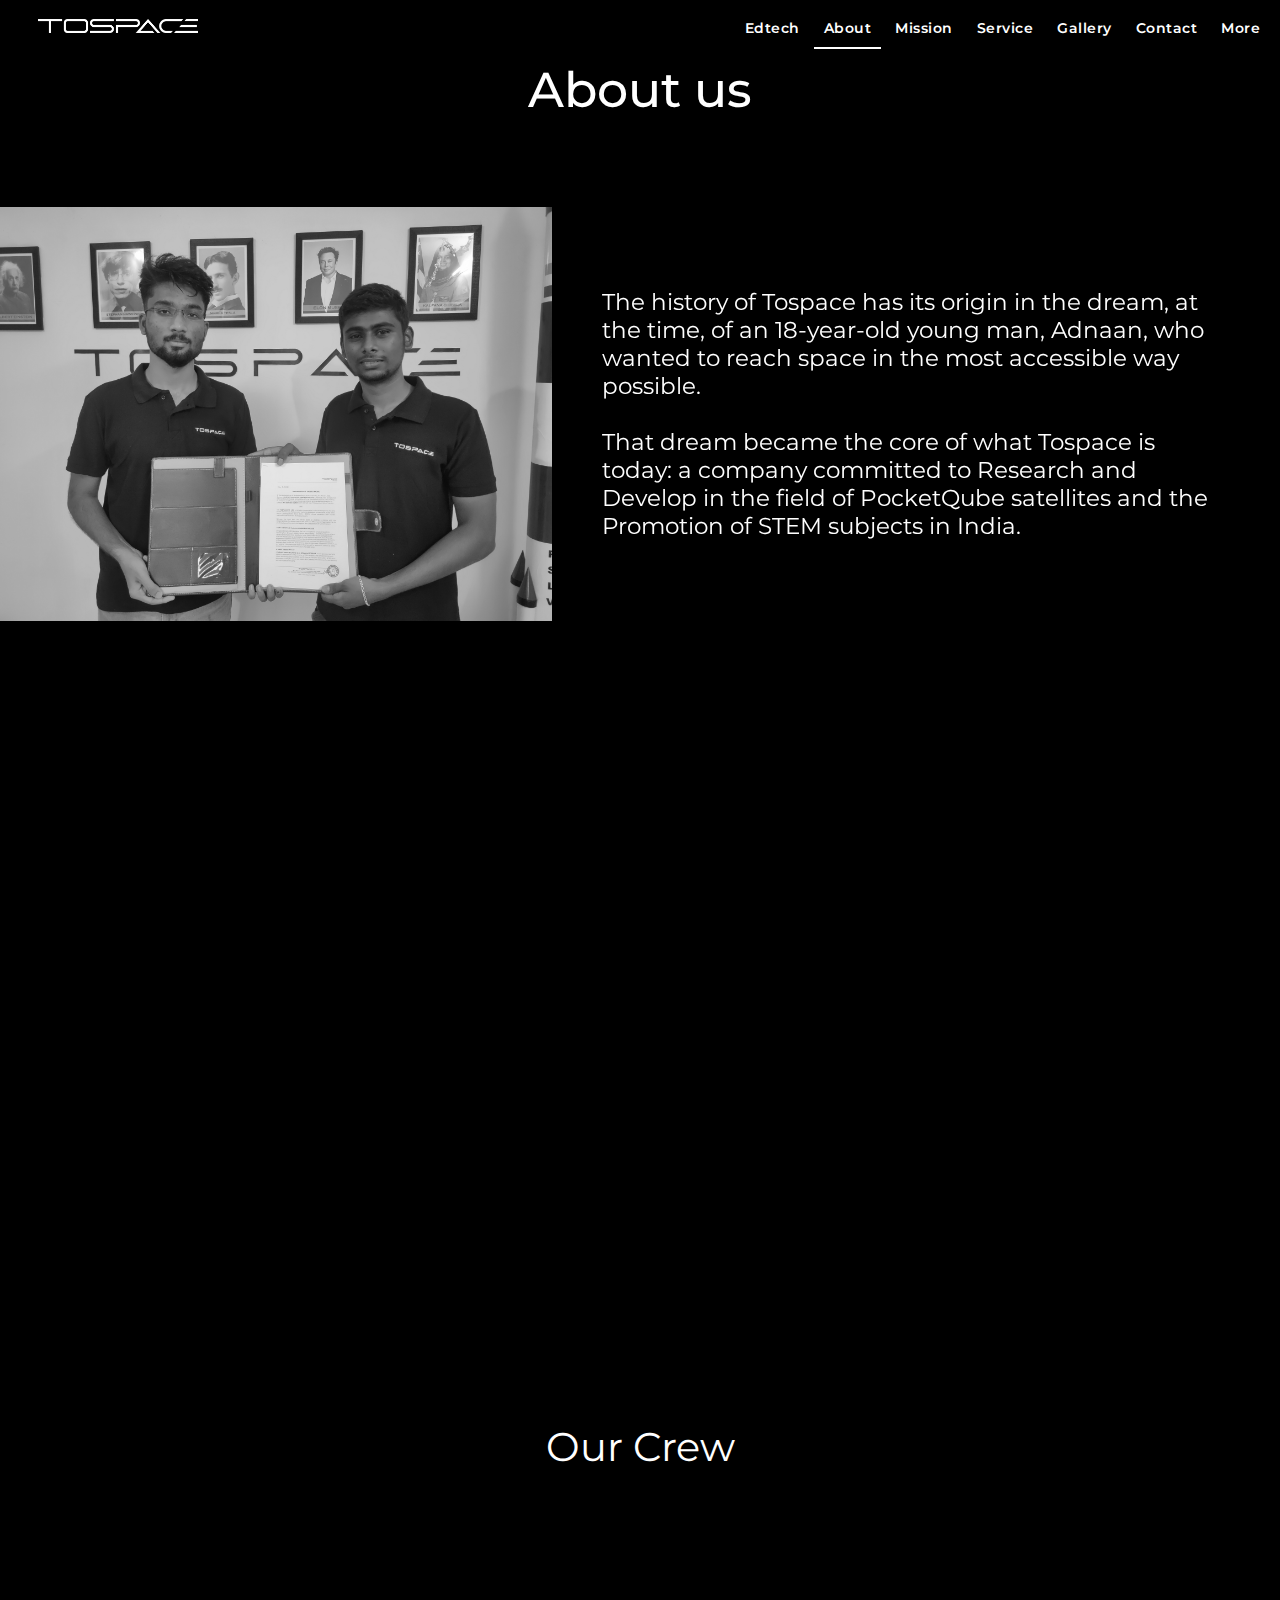
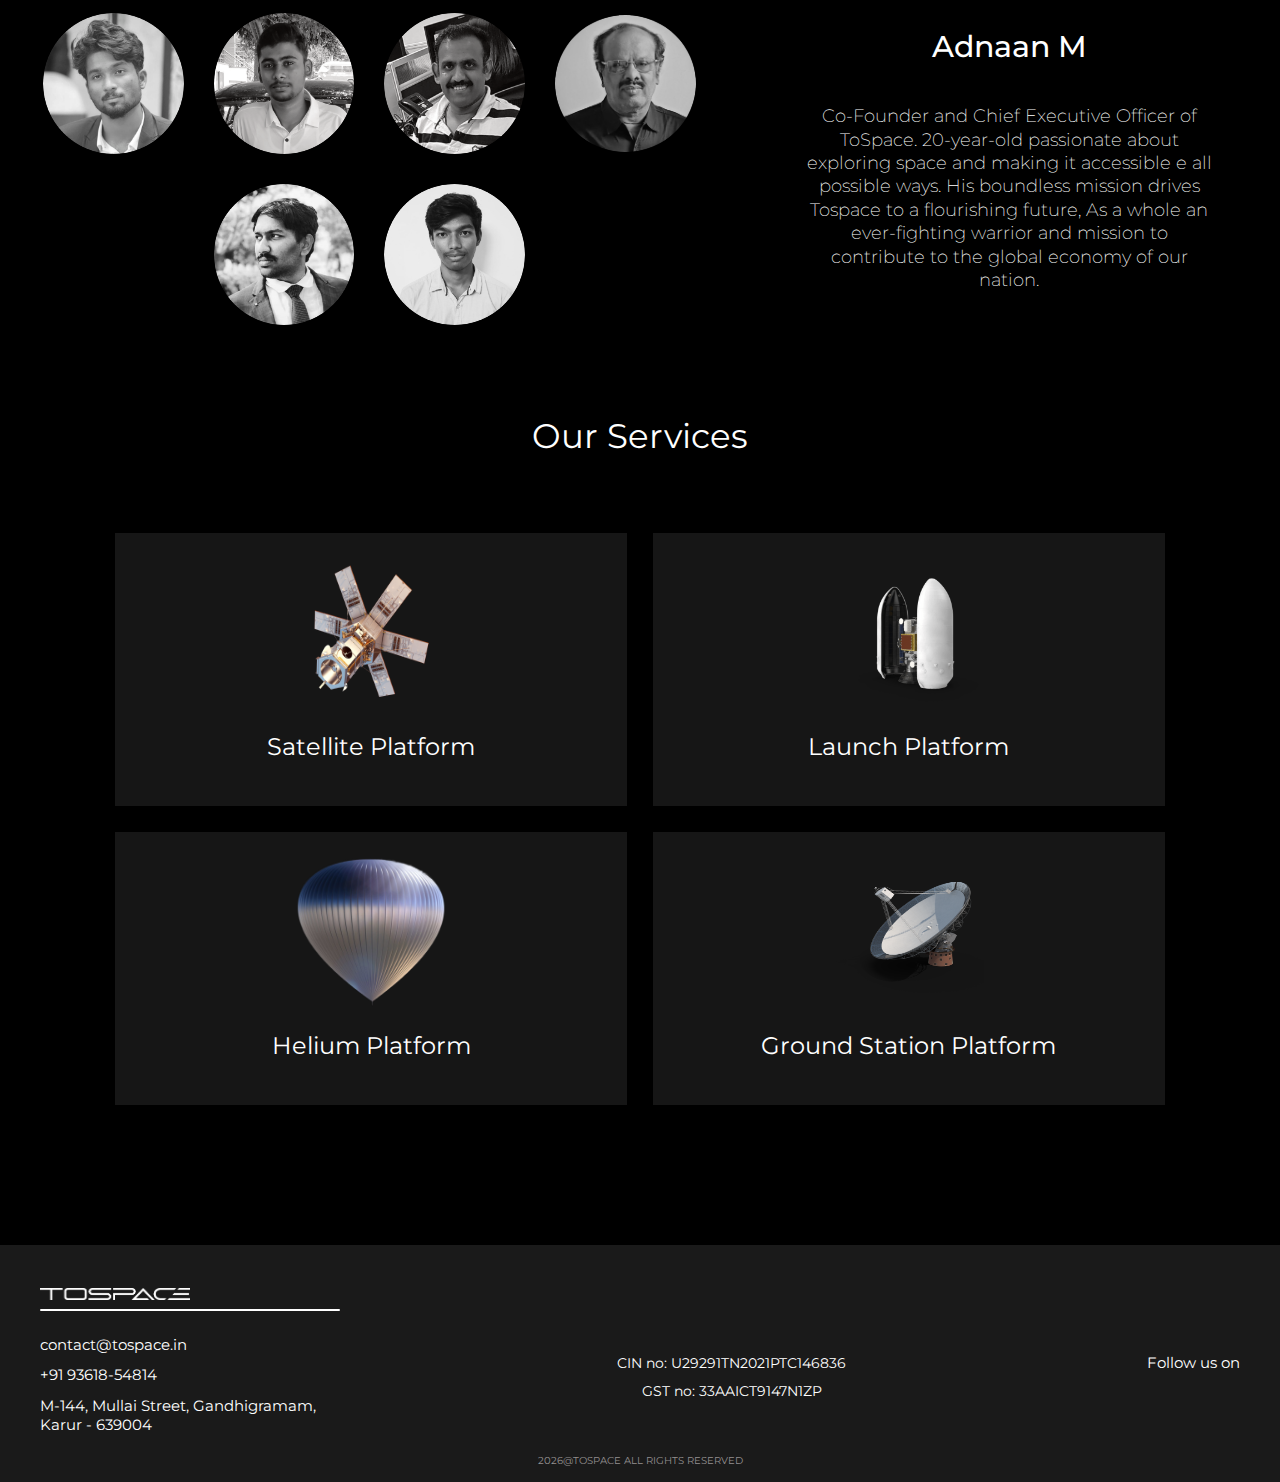
==== commit da3052fd: "Update about.html" ====
--- a/about.html
+++ b/about.html
@@ -261,22 +261,6 @@
         </div>
       </div>
     </div>
-
-    <div id="timeline_container">
-      <p id="Roadmap_heading">Road map to Our Vision</p>
-      <img
-        id="Timeline_Image"
-        src="Images/Timeline Horizontal.png"
-        alt="timeline-Image"
-        data-aos="fade-right"
-      />
-      <img
-        id="Timeline_Image_vertical"
-        src="Images/Timeline Vertical.png"
-        alt="timeline-Image"
-        data-aos="fade-right"
-      />
-    </div>
     <div class="crewContainer">
       <p class="OurCrew_heading">Our Crew</p>
       <div class="crewContent">
@@ -301,11 +285,11 @@
             alt="Elangovan "
             class="crewimage4"
           />
-          <img
+          <!-- <img
             src="Images/Profile pics web/Arwind Adithyan.png"
             alt="Arwind Adithyan"
             class="crewimage5"
-          />
+          /> -->
           <!-- <img
             src="Images/Profile pics web/Sriram.png"
             alt="Sriram"
@@ -347,16 +331,19 @@
             <p>Adnaan M</p>
             <br /><br />
             <p>
-              Co-Founder and Chief executive officer of Tospace. Inventor of
-              Indiansat which is set to be launched with NASA.
+              Co-Founder and Chief Executive Officer of ToSpace.
+              20-year-old passionate about exploring space and making it accessible e all possible ways.
+              His boundless mission drives Tospace to a flourishing future, As a whole an ever-fighting warrior and 
+              mission to contribute to the global economy of our nation.
             </p>
           </div>
           <div class="crewcontents2">
             <p>Pradeeprajan R</p>
             <br /><br />
             <p>
-              Co-Founder and Chief Technology officer of Tospace. Working on the
-              Technical Aspects of the Satellite and Other Projects.
+              Co-Founder and Chief Technical Officer of Tospace 
+              A hardware-tech savvy interested in microprocessors, microcontrollers, satellites, etc. He comes up with viable solutions that 
+              adds huge commerical scope to Tospace.
             </p>
           </div>
           <div class="crewcontents3">
@@ -382,7 +369,7 @@
               Communication Projects. And Marketing in Middle East. And African
               Countries.
             </p>
-          </div>
+          <!-- </div>
           <div class="crewcontents5">
             <p>Arwind Adithiyan K S</p>
             <br /><br />
@@ -390,7 +377,7 @@
               Head of the Design and Marketing.Experience of 2 years in Graphic
               Designing.
             </p>
-          </div>
+          </div> -->
           <div class="crewcontents6">
             <p>Sriram M</p>
             <br /><br />
@@ -578,7 +565,7 @@
       </ul>
     </div>
 
-    <div class="Featured_headingpluslogos">
+    <!-- <div class="Featured_headingpluslogos">
       <p class="Featured_In_heading">Featured In</p>
       <div class="FeaturedIn_Logos grid-featured" data-aos="fade-up">
         <div class="featured-in-image TOI">
@@ -622,7 +609,7 @@
           />
         </div>
       </div>
-    </div>
+    </div> -->
 
     <div class="Platforms_container">
       <div>
@@ -705,16 +692,7 @@
             <p class="number_footer-1">CIN no: U29291TN2021PTC146836</p>
             <p class="number_footer-2">GST no: 33AAICT9147N1ZP</p>
           </div>
-          <div class="iframe_footer">
-            <iframe
-              src="https://www.linkedin.com/embed/feed/update/urn:li:share:6932563856799973376"
-              height="200"
-              width="450"
-              frameborder="0"
-              allowfullscreen=""
-              title="Embedded post"
-            ></iframe>
-          </div>
+          
           <div class="social_media_footer">
             <p>Follow us on</p>
             <a
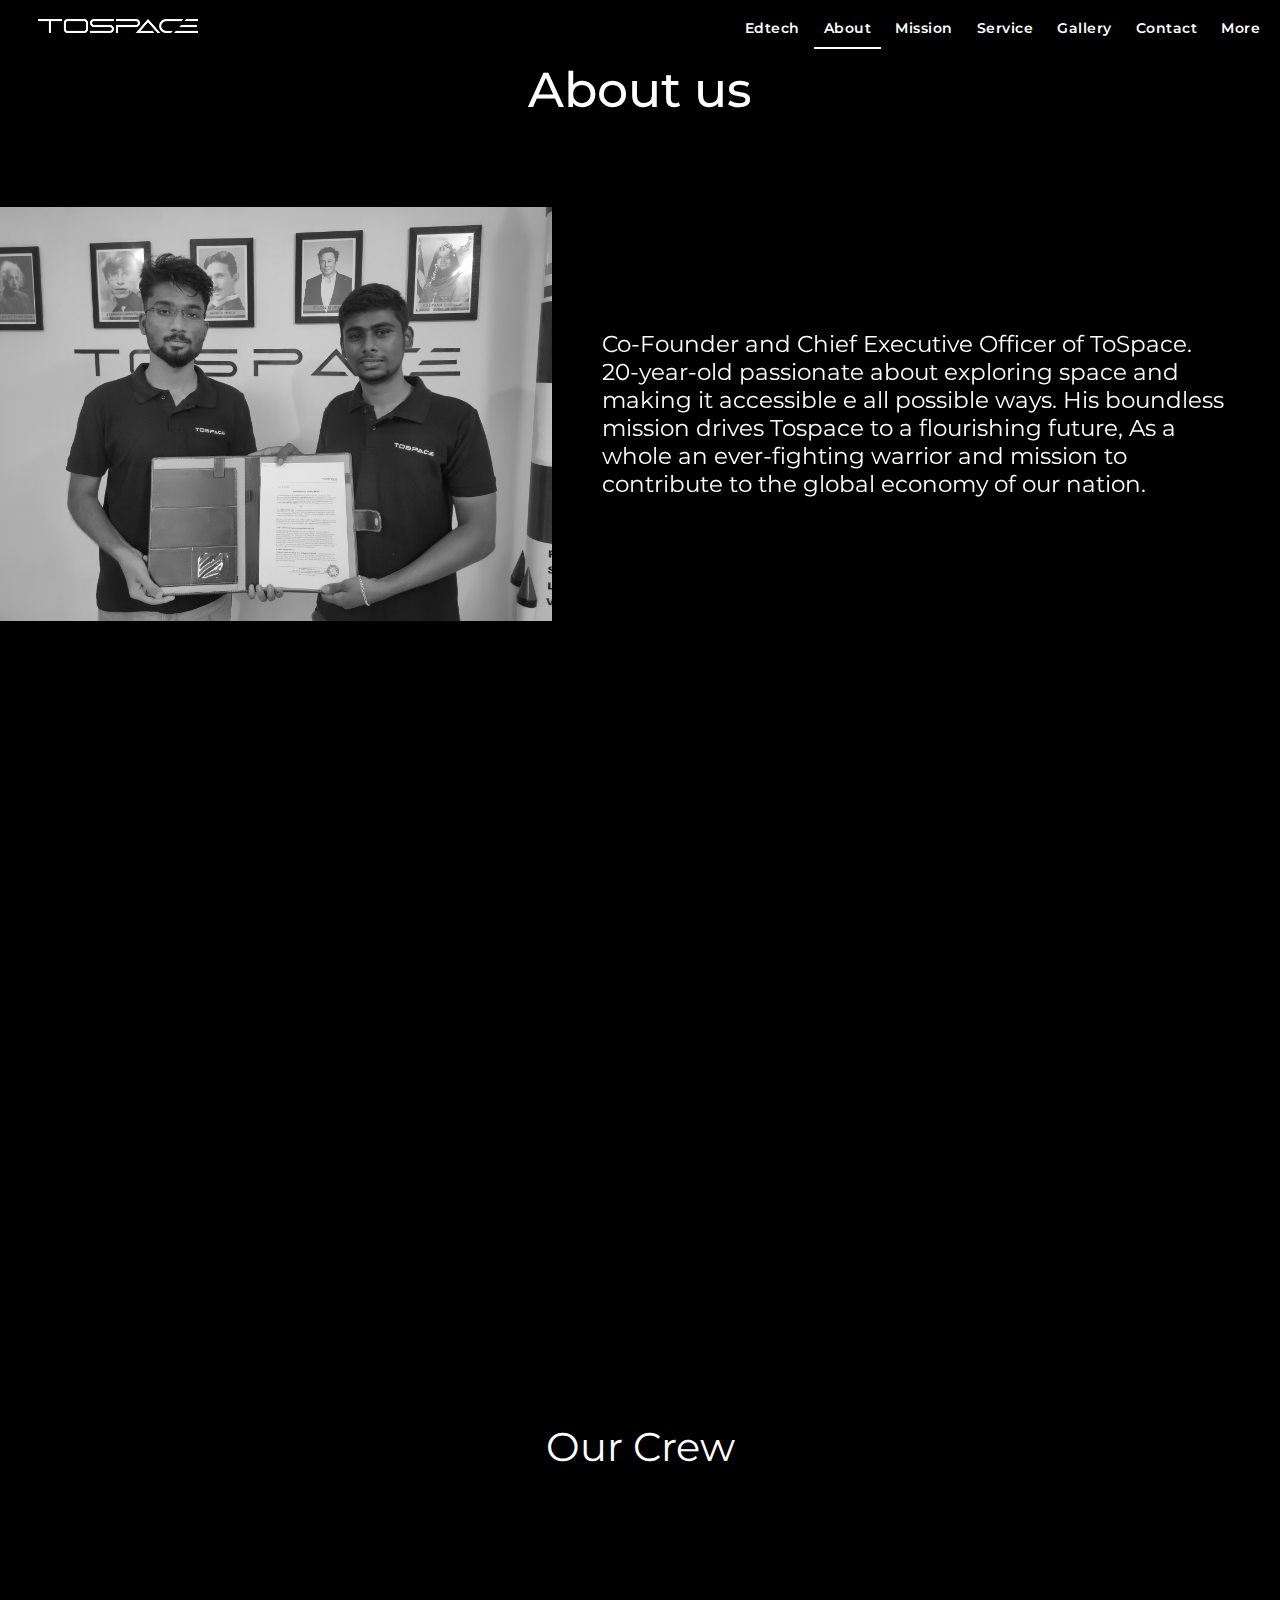
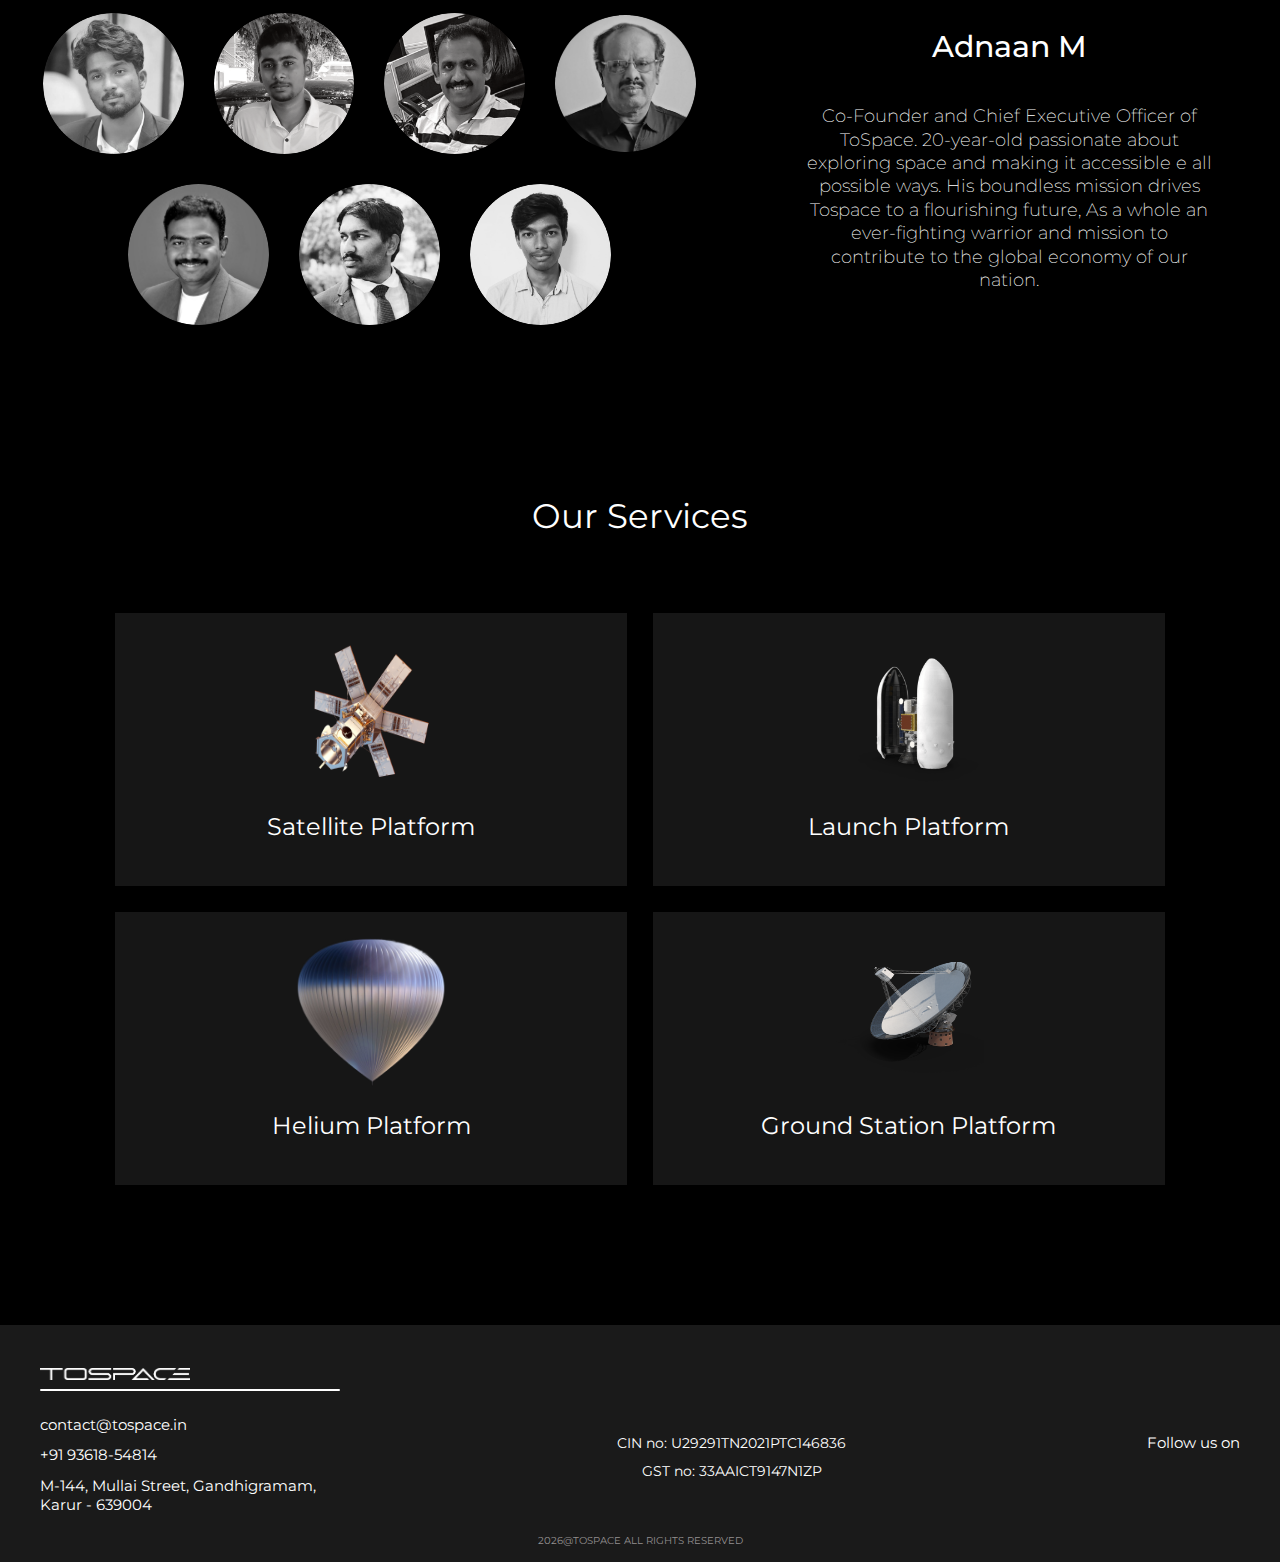
==== commit 2b08a469: "Uploaded version 2" ====
--- a/about.html
+++ b/about.html
@@ -222,12 +222,11 @@
         />
         <div id="Adnaan_content">
           <p>
-            The history of Tospace has its origin in the dream, at the time, of
-            an 18-year-old young man, Adnaan, who wanted to reach space in the
-            most accessible way possible. <br /><br />That dream became the core
-            of what Tospace is today: a company committed to Research and
-            Develop in the field of PocketQube satellites and the Promotion of
-            STEM subjects in India.
+            Co-Founder and Chief Executive Officer of ToSpace. 20-year-old
+            passionate about exploring space and making it accessible e all
+            possible ways. His boundless mission drives Tospace to a flourishing
+            future, As a whole an ever-fighting warrior and mission to
+            contribute to the global economy of our nation.
           </p>
         </div>
       </div>
@@ -261,6 +260,22 @@
         </div>
       </div>
     </div>
+
+    <!-- <div id="timeline_container">
+      <p id="Roadmap_heading">Road map to Our Vision</p>
+      <img
+        id="Timeline_Image"
+        src="Images/Timeline Horizontal.png"
+        alt="timeline-Image"
+        data-aos="fade-right"
+      />
+      <img
+        id="Timeline_Image_vertical"
+        src="Images/Timeline Vertical.png"
+        alt="timeline-Image"
+        data-aos="fade-right"
+      />
+    </div> -->
     <div class="crewContainer">
       <p class="OurCrew_heading">Our Crew</p>
       <div class="crewContent">
@@ -285,11 +300,11 @@
             alt="Elangovan "
             class="crewimage4"
           />
-          <!-- <img
-            src="Images/Profile pics web/Arwind Adithyan.png"
+          <img
+            src="Images/Profile pics web/Mayilvelnathan.png"
             alt="Arwind Adithyan"
             class="crewimage5"
-          /> -->
+          />
           <!-- <img
             src="Images/Profile pics web/Sriram.png"
             alt="Sriram"
@@ -331,9 +346,10 @@
             <p>Adnaan M</p>
             <br /><br />
             <p>
-              Co-Founder and Chief Executive Officer of ToSpace.
-              20-year-old passionate about exploring space and making it accessible e all possible ways.
-              His boundless mission drives Tospace to a flourishing future, As a whole an ever-fighting warrior and 
+              Co-Founder and Chief Executive Officer of ToSpace. 20-year-old
+              passionate about exploring space and making it accessible e all
+              possible ways. His boundless mission drives Tospace to a
+              flourishing future, As a whole an ever-fighting warrior and
               mission to contribute to the global economy of our nation.
             </p>
           </div>
@@ -341,9 +357,10 @@
             <p>Pradeeprajan R</p>
             <br /><br />
             <p>
-              Co-Founder and Chief Technical Officer of Tospace 
-              A hardware-tech savvy interested in microprocessors, microcontrollers, satellites, etc. He comes up with viable solutions that 
-              adds huge commerical scope to Tospace.
+              Co-Founder and Chief Technical Officer of Tospace A hardware-tech
+              savvy interested in microprocessors, microcontrollers, satellites,
+              etc. He comes up with viable solutions that adds huge commerical
+              scope to Tospace.
             </p>
           </div>
           <div class="crewcontents3">
@@ -362,22 +379,25 @@
             <p>Elangovan Rajagopalan</p>
             <br /><br />
             <p>
-              Technical Advisor. Former ISRO Scientist ex – Colleague of Dr. APJ
+              Technical Advisor. Former ISRO Scientist ex Colleague of Dr. APJ
               ABDUL KALAM with 42 years and 8 years of international experience
               in Aerospace Research &Development. (Vikram Sarabhai Space
               Center,ISRO) Marketing and Implementation of Satellite.
               Communication Projects. And Marketing in Middle East. And African
               Countries.
             </p>
-          <!-- </div>
+          </div>
           <div class="crewcontents5">
-            <p>Arwind Adithiyan K S</p>
-            <br /><br />
-            <p>
-              Head of the Design and Marketing.Experience of 2 years in Graphic
-              Designing.
-            </p>
-          </div> -->
+            <p>Mayilvelnathan</p>
+            <br /><br />
+            <p>
+              Having 20 years of experience in the renewable energy industry and
+              in the area of research, planning, designing, development,
+              implementation and operation of solar power generation.
+              International best researcher award received for world-class
+              research and new invention
+            </p>
+          </div>
           <div class="crewcontents6">
             <p>Sriram M</p>
             <br /><br />
@@ -437,8 +457,11 @@
             <div class="crew-info">
               <p>Adnaan M</p>
               <p>
-                Co-Founder and Chief executive officer of Tospace. Inventor of
-                Indiansat which is set to be launched with NASA.
+                Co-Founder and Chief Executive Officer of ToSpace. 20-year-old
+                passionate about exploring space and making it accessible e all
+                possible ways. His boundless mission drives Tospace to a
+                flourishing future, As a whole an ever-fighting warrior and
+                mission to contribute to the global economy of our nation.
               </p>
             </div>
           </div>
@@ -448,8 +471,10 @@
             <div class="crew-info">
               <p>Pradeeprajan R</p>
               <p>
-                Co-Founder and Chief Technology officer of Tospace. Working on
-                the Technical Aspects of the Satellite and Other Projects.
+                Co-Founder and Chief Technical Officer of Tospace A
+                hardware-tech savvy interested in microprocessors,
+                microcontrollers, satellites, etc. He comes up with viable
+                solutions that adds huge commerical scope to Tospace.
               </p>
             </div>
           </div>
@@ -474,8 +499,8 @@
             <div class="crew-info">
               <p>Elangovan<br />Rajagopalan</p>
               <p>
-                Technical Advisor. Former ISRO Scientist ex – Colleague of Dr.
-                APJ ABDUL KALAM with 42 years and 8 years of international
+                Technical Advisor. Former ISRO Scientist ex Colleague of Dr. APJ
+                ABDUL KALAM with 42 years and 8 years of international
                 experience in Aerospace Research &Development. (Vikram Sarabhai
                 Space Center,ISRO) Marketing and Implementation of Satellite.
                 Communication Projects. And Marketing in Middle East.<br />And
@@ -487,10 +512,13 @@
         <li>
           <div class="crewmobilecontainer crew-img-5">
             <div class="crew-info">
-              <p>Arwind Adithiyan K S</p>
-              <p>
-                Head of the Design and Marketing.Experience of 2 years in
-                Graphic Designing.
+              <p>Mayilvelnathan</p>
+              <p>
+                Having 20 years of experience in the renewable energy industry
+                and in the area of research, planning, designing, development,
+                implementation and operation of solar power generation.
+                International best researcher award received for world-class
+                research and new invention
               </p>
             </div>
           </div>
@@ -692,7 +720,6 @@
             <p class="number_footer-1">CIN no: U29291TN2021PTC146836</p>
             <p class="number_footer-2">GST no: 33AAICT9147N1ZP</p>
           </div>
-          
           <div class="social_media_footer">
             <p>Follow us on</p>
             <a
--- a/css/Aboutstyle.css
+++ b/css/Aboutstyle.css
@@ -140,6 +140,7 @@
         -ms-flex-pack: space-around;
             justify-content: space-around;
     max-width: 100%;
+    padding-bottom: 5em;
 }
 .OurCrew_heading{
     text-align: center;
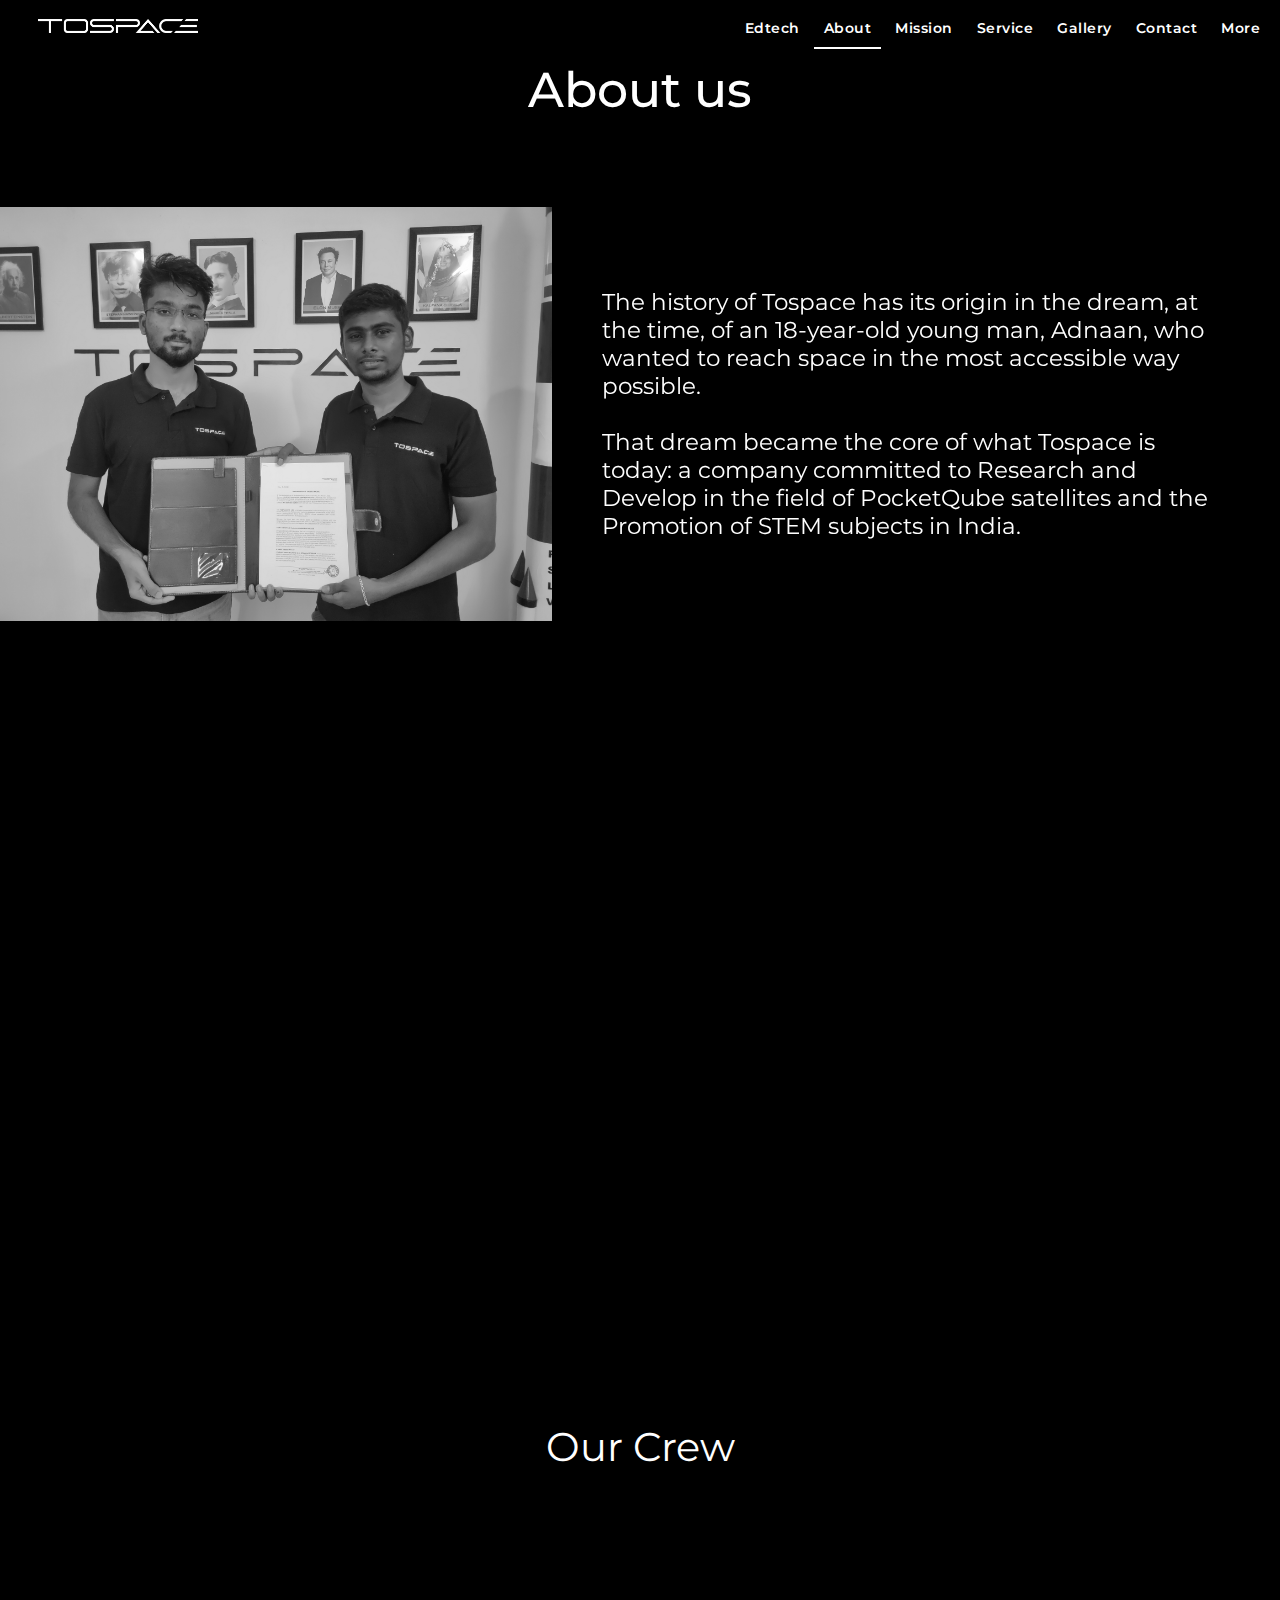
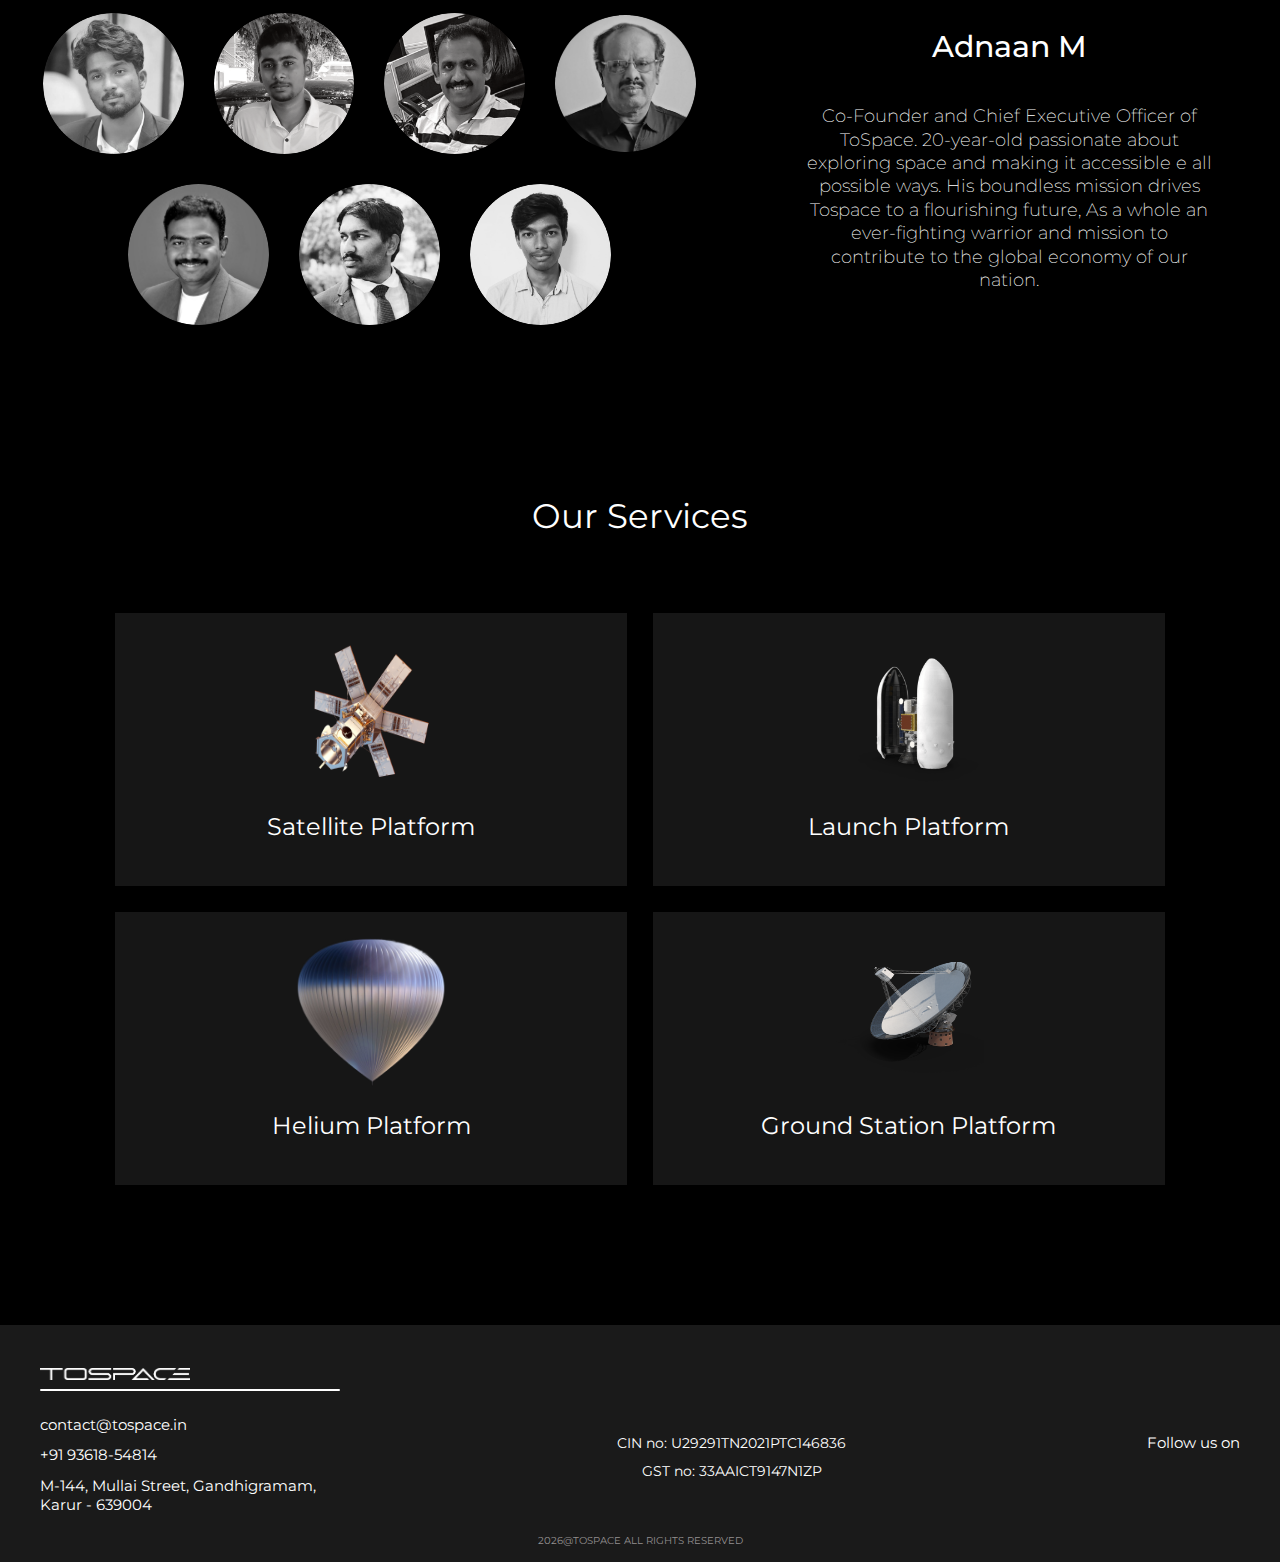
==== commit 913b06b0: "change in adnaan" ====
--- a/about.html
+++ b/about.html
@@ -222,11 +222,11 @@
         />
         <div id="Adnaan_content">
           <p>
-            Co-Founder and Chief Executive Officer of ToSpace. 20-year-old
-            passionate about exploring space and making it accessible e all
-            possible ways. His boundless mission drives Tospace to a flourishing
-            future, As a whole an ever-fighting warrior and mission to
-            contribute to the global economy of our nation.
+            The history of Tospace has its origin in the dream, at the time, of an 18-year-old young man, Adnaan, 
+            who wanted to reach space in the most accessible way possible.
+              <br><br>
+            That dream became the core of what Tospace is today: a company committed to Research and Develop in the field of PocketQube satellites 
+            and the Promotion of STEM subjects in India.
           </p>
         </div>
       </div>
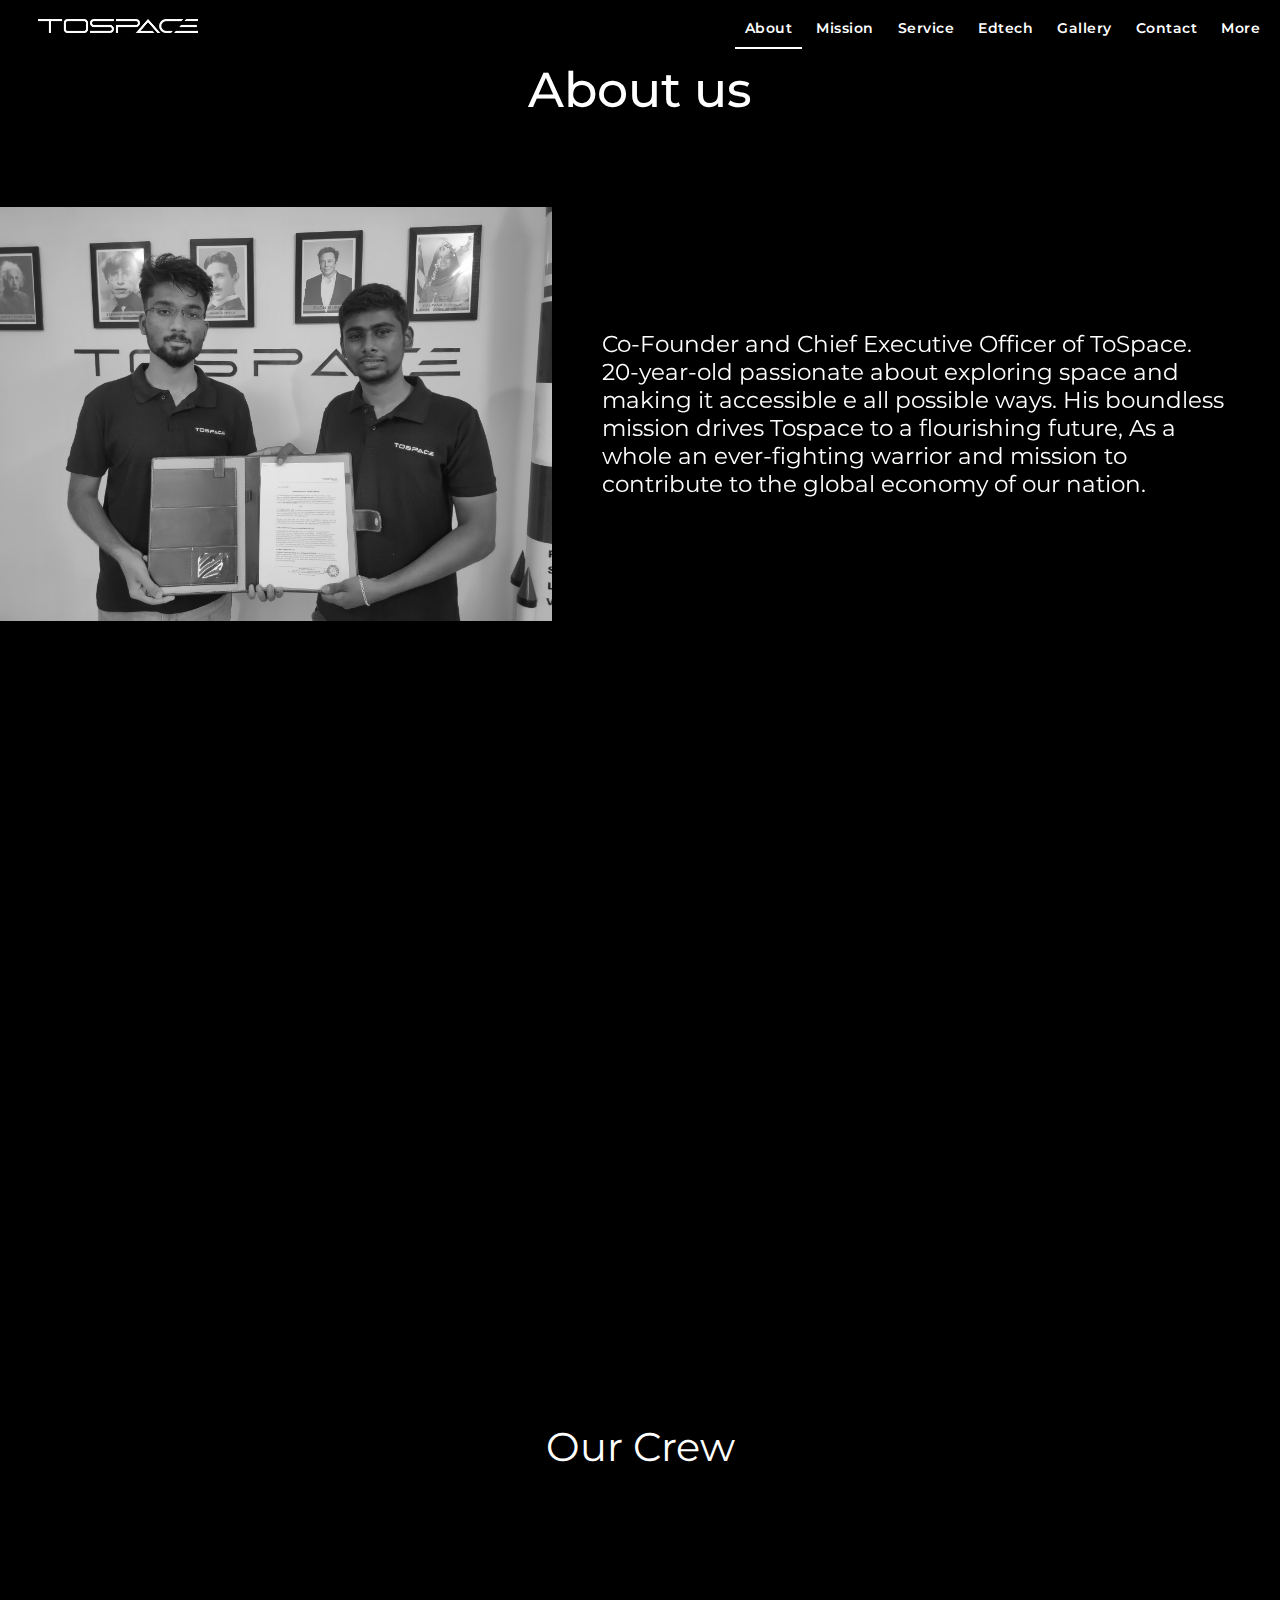
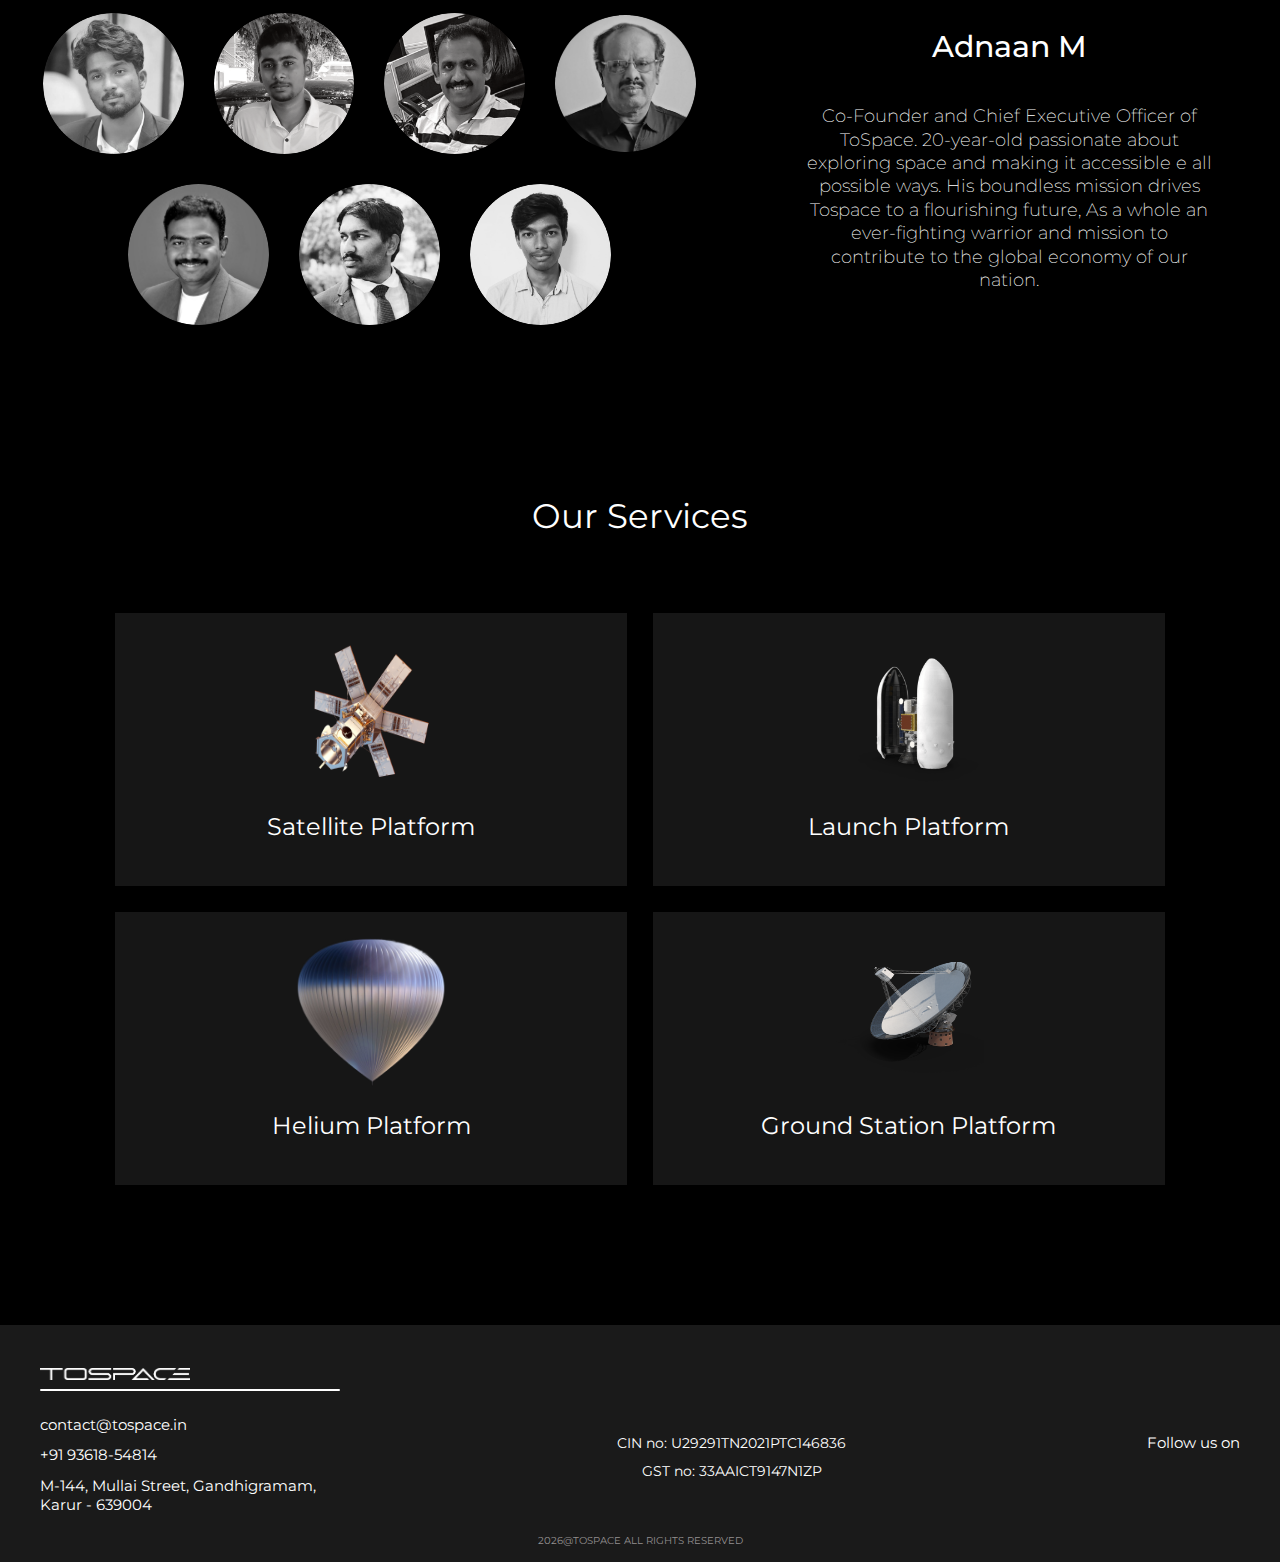
==== commit 5e182f13: "rechanged the navbar" ====
--- a/about.html
+++ b/about.html
@@ -63,12 +63,12 @@
         </button>
         <div class="navlink topnav">
           <ul class="menu">
+            <li><a class="about" href="about">About</a></li>
+            <li><a href="mission">Mission</a></li>
+            <li><a href="service">Service</a></li>
             <li>
               <a class="Edtech" href="http://edtech.tospace.in/">Edtech</a>
             </li>
-            <li><a class="about" href="about">About</a></li>
-            <li><a href="mission">Mission</a></li>
-            <li><a href="service">Service</a></li>
             <li><a href="gallery">Gallery</a></li>
             <li><a id="contactPageNavigation">Contact</a></li>
             <li class="dropdown">
@@ -222,11 +222,11 @@
         />
         <div id="Adnaan_content">
           <p>
-            The history of Tospace has its origin in the dream, at the time, of an 18-year-old young man, Adnaan, 
-            who wanted to reach space in the most accessible way possible.
-              <br><br>
-            That dream became the core of what Tospace is today: a company committed to Research and Develop in the field of PocketQube satellites 
-            and the Promotion of STEM subjects in India.
+            Co-Founder and Chief Executive Officer of ToSpace. 20-year-old
+            passionate about exploring space and making it accessible e all
+            possible ways. His boundless mission drives Tospace to a flourishing
+            future, As a whole an ever-fighting warrior and mission to
+            contribute to the global economy of our nation.
           </p>
         </div>
       </div>
